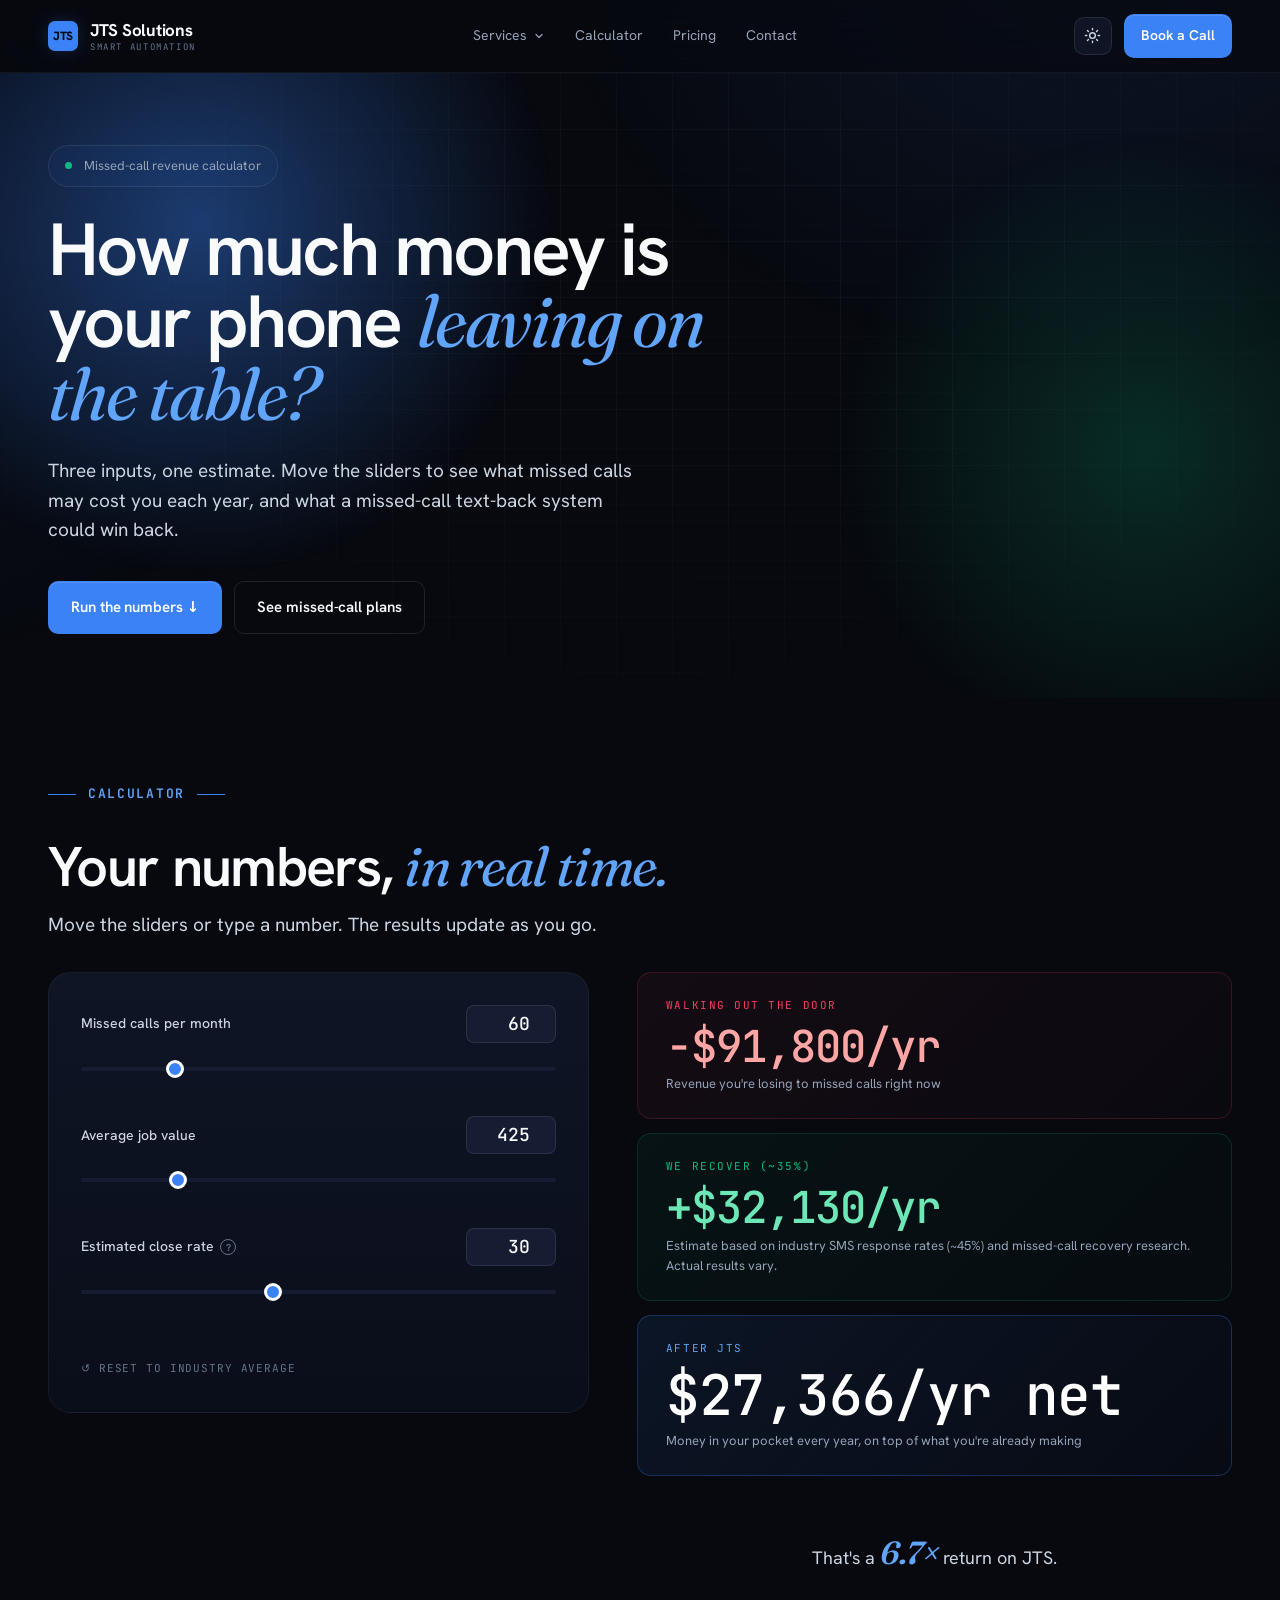
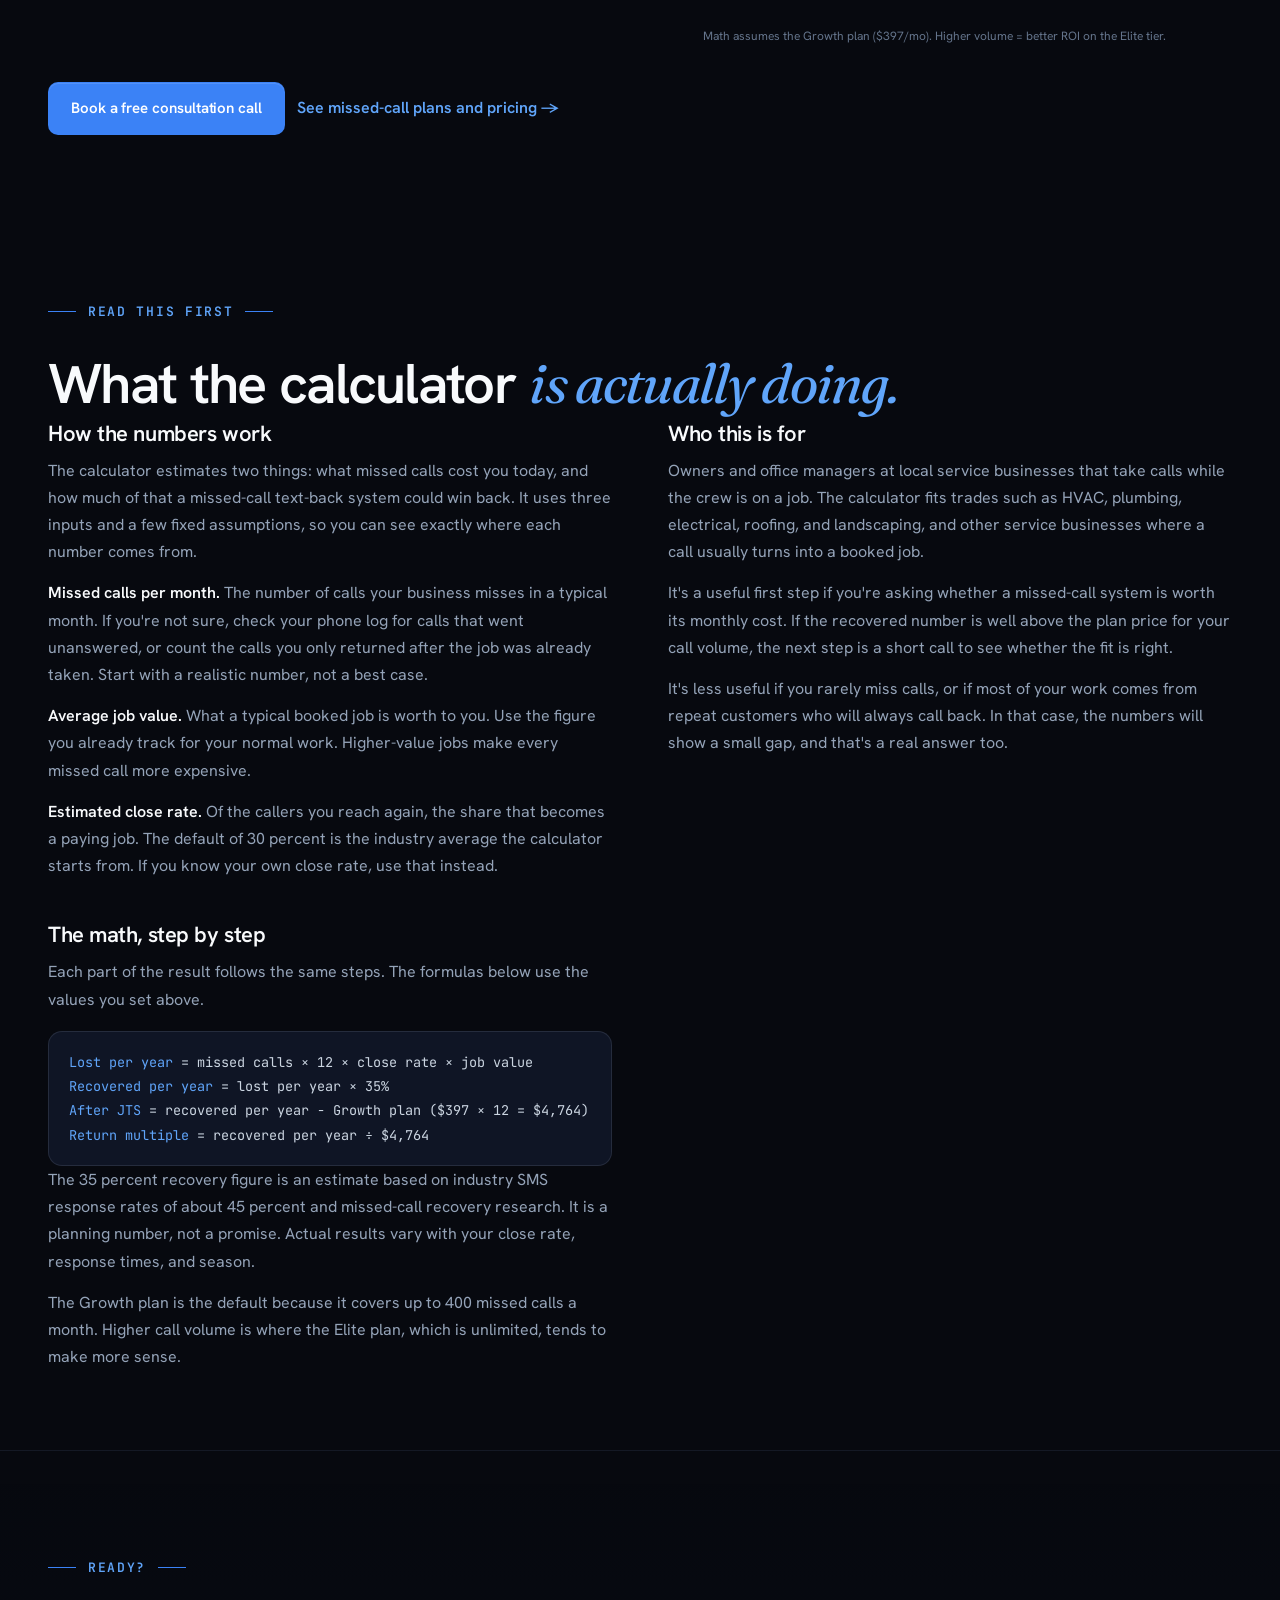
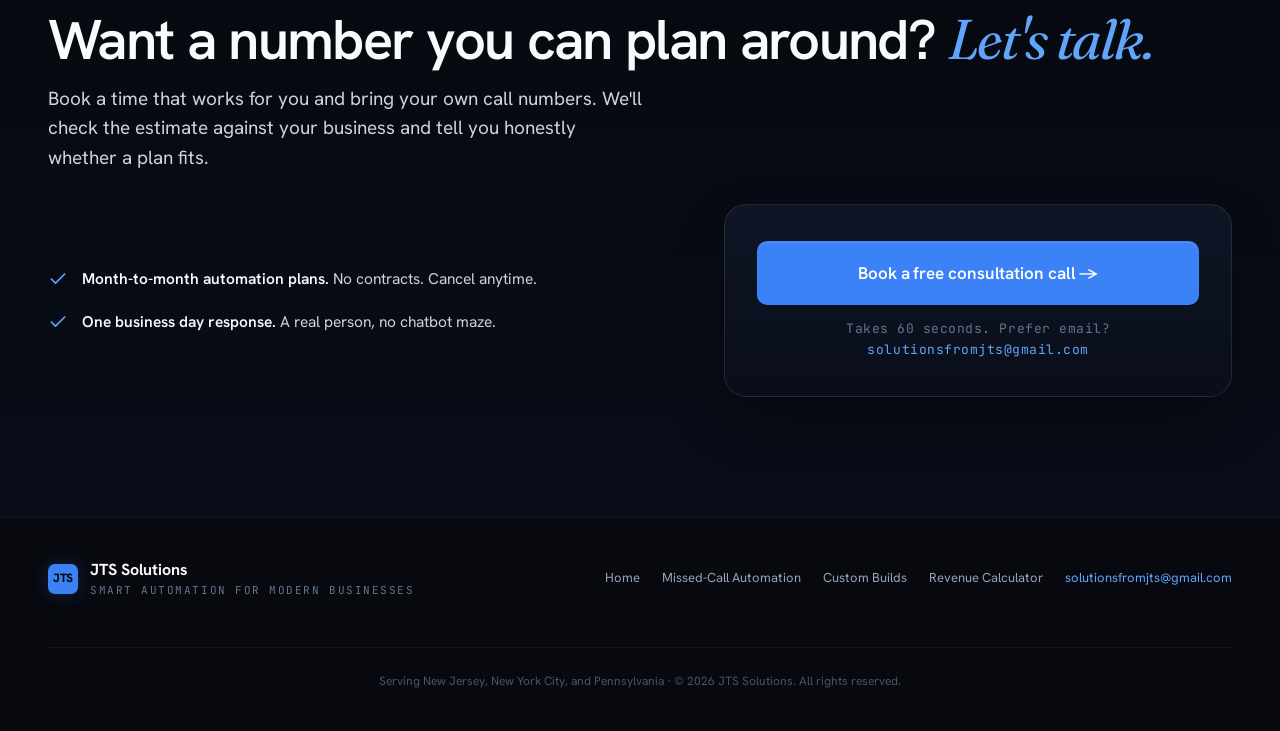
==== calculator/index.html @ f4c24726 "Split into multiple pages with a motion-rich redesign - Shared assets/site.css and assets/site.js ex" ====
<!DOCTYPE html>
<html lang="en">
<head>
<meta charset="UTF-8">
<meta name="viewport" content="width=device-width, initial-scale=1.0">
<meta name="description" content="Estimate what missed calls cost your business each year, and how much a missed-call text-back system could win back. Adjust three inputs to test your numbers.">
<title>Missed Call Revenue Calculator | JTS Solutions</title>
<link rel="canonical" href="https://www.solutionsfromjts.com/calculator/">
<meta name="theme-color" content="#0A0E1A">
<meta property="og:type" content="website">
<meta property="og:site_name" content="JTS Solutions">
<meta property="og:title" content="Missed Call Revenue Calculator | JTS Solutions">
<meta property="og:description" content="Estimate what missed calls cost your business each year, and how much a missed-call text-back system could win back. Adjust three inputs to test your numbers.">
<meta property="og:url" content="https://www.solutionsfromjts.com/calculator/">
<meta property="og:image" content="https://www.solutionsfromjts.com/og-image.png">
<meta property="og:image:width" content="1200">
<meta property="og:image:height" content="630">
<meta property="og:image:alt" content="JTS Solutions. Smart automation for local businesses in NJ, NYC and PA.">
<meta name="twitter:card" content="summary_large_image">
<meta name="twitter:title" content="Missed Call Revenue Calculator | JTS Solutions">
<meta name="twitter:description" content="Estimate what missed calls cost your business each year, and how much a missed-call text-back system could win back. Adjust three inputs to test your numbers.">
<meta name="twitter:image" content="https://www.solutionsfromjts.com/og-image.png">
<script type="application/ld+json">{"@context": "https://schema.org", "@graph": [{"@type": "WebPage", "@id": "https://www.solutionsfromjts.com/calculator/", "url": "https://www.solutionsfromjts.com/calculator/", "name": "Missed Call Revenue Calculator | JTS Solutions", "description": "Estimate what missed calls cost your business each year, and how much a missed-call text-back system could win back. Adjust three inputs to test your numbers.", "isPartOf": {"@id": "https://www.solutionsfromjts.com/#website"}}, {"@type": "BreadcrumbList", "itemListElement": [{"@type": "ListItem", "position": 1, "name": "Home", "item": "https://www.solutionsfromjts.com/"}, {"@type": "ListItem", "position": 2, "name": "Revenue Calculator", "item": "https://www.solutionsfromjts.com/calculator/"}]}]}</script>
<link rel="icon" type="image/svg+xml" href="data:image/svg+xml,%3Csvg xmlns='http://www.w3.org/2000/svg' viewBox='0 0 32 32'%3E%3Crect width='32' height='32' rx='6' fill='%230A0E1A'/%3E%3Cpath d='M9 9h14M9 15l4 4-4 4M19 23h4' stroke='%233B82F6' stroke-width='2.5' stroke-linecap='round' stroke-linejoin='round' fill='none'/%3E%3C/svg%3E">
<link rel="preconnect" href="https://fonts.googleapis.com">
<link rel="preconnect" href="https://fonts.gstatic.com" crossorigin>
<link href="https://fonts.googleapis.com/css2?family=Fraunces:ital,opsz,wght@0,9..144,400;0,9..144,600;0,9..144,700;1,9..144,400;1,9..144,600&family=Hanken+Grotesk:wght@300;400;500;600;700&family=JetBrains+Mono:wght@400;500;600&display=swap" rel="stylesheet">
<script>(function(){try{if(localStorage.getItem('jts-theme')==='light')document.documentElement.setAttribute('data-theme','light');}catch(e){}})();</script>
<link rel="stylesheet" href="/assets/site.css">
<script src="/assets/site.js" defer></script>
</head>
<body>
<div class="progress" aria-hidden="true"><span></span></div>
<a class="skip-link" href="#main">Skip to content</a>

<!-- ================================================================ NAV -->
<nav class="top" aria-label="Main">
  <div class="nav-inner">
    <a href="/" class="brand" aria-label="JTS Solutions home">
      <span class="brand-mark" aria-hidden="true">JTS</span>
      <span class="brand-text">JTS Solutions <small>Smart Automation</small></span>
    </a>
    <div class="nav-links" id="nav-links">
      <div class="nav-dd">
        <button class="nav-dd-btn" type="button" aria-expanded="false" aria-controls="nav-services">Services
          <svg width="12" height="12" viewBox="0 0 24 24" fill="none" stroke="currentColor" stroke-width="2.4" stroke-linecap="round" stroke-linejoin="round" aria-hidden="true"><polyline points="6 9 12 15 18 9"/></svg>
        </button>
        <div class="nav-dd-menu" id="nav-services">
          <a href="/missed-call-automation/">Missed Call Automation<small>Text back in 30 seconds</small></a>
          <a href="/custom-builds/#workflow">Workflow Automation</a>
          <a href="/custom-builds/#portals">Portals, Web Apps &amp; Business Tools</a>
          <a href="/custom-builds/#websites">Web Development</a>
          <a href="/custom-builds/#crm">CRM Creation &amp; Maintenance</a>
        </div>
      </div>
      <a href="/calculator/">Calculator</a>
      <a href="/missed-call-automation/#pricing">Pricing</a>
      <a href="/#contact">Contact</a>
    </div>
    <div class="nav-right">
      <button class="theme-toggle" id="theme-toggle" type="button" aria-label="Toggle light or dark mode" title="Switch light / dark">
        <svg class="ic-moon" width="17" height="17" viewBox="0 0 24 24" fill="none" stroke="currentColor" stroke-width="2" stroke-linecap="round" stroke-linejoin="round" aria-hidden="true"><path d="M21 12.8A9 9 0 1 1 11.2 3a7 7 0 0 0 9.8 9.8z"/></svg>
        <svg class="ic-sun" width="17" height="17" viewBox="0 0 24 24" fill="none" stroke="currentColor" stroke-width="2" stroke-linecap="round" stroke-linejoin="round" aria-hidden="true"><circle cx="12" cy="12" r="4"/><path d="M12 2v2M12 20v2M4.9 4.9l1.4 1.4M17.7 17.7l1.4 1.4M2 12h2M20 12h2M4.9 19.1l1.4-1.4M17.7 6.3l1.4-1.4"/></svg>
      </button>
      <a href="https://calendly.com/solutionsfromjts/jts-solutions-consultation-call" class="btn btn--primary btn--sm js-booking">Book a Call</a>
      <button class="menu-btn" type="button" aria-expanded="false" aria-controls="nav-links" aria-label="Open menu">
        <span></span><span></span><span></span>
      </button>
    </div>
  </div>
</nav>

<main id="main">

<!-- ================================================================ HERO -->
<section class="hero hero--page" aria-labelledby="hero-title">
  <div class="aurora" aria-hidden="true">
    <div class="aurora-blob aurora-blob--a"></div>
    <div class="aurora-blob aurora-blob--b"></div>
  </div>
  <div class="hero-grid-bg" aria-hidden="true"></div>
  <div class="hero-grid-spot" aria-hidden="true"></div>
  <div class="hero-spot-glow" aria-hidden="true"></div>
  <div class="container">
    <div class="hero-text" style="max-width:840px;">
      <div class="hero-ticker"><span class="dot" aria-hidden="true"></span>Missed-call revenue calculator</div>
      <h1 id="hero-title" data-split>How much money is your phone <span class="accent">leaving on the table?</span></h1>
      <p class="hero-sub">Three inputs, one estimate. Move the sliders to see what missed calls may cost you each year, and what a missed-call text-back system could win back.</p>
      <div class="hero-ctas">
        <a href="#calculator" class="btn btn--primary">Run the numbers ↓</a>
        <a href="/missed-call-automation/#pricing" class="btn btn--ghost">See missed-call plans</a>
      </div>
    </div>
  </div>
</section>

<!-- ================================================================ CALCULATOR -->
<section class="section section--tight" id="calculator" aria-labelledby="calc-title">
  <div class="container reveal">
    <div class="eyebrow">Calculator</div>
    <h2 id="calc-title">Your numbers, <span class="serif italic" style="color:var(--blue-bright);">in real time.</span></h2>
    <p class="lead muted" style="margin-top:14px;">Move the sliders or type a number. The results update as you go.</p>

    <div class="calc-wrap">
      <div class="calc-inputs">
        <div class="calc-input">
          <div class="calc-label">
            <span class="calc-label-text">Missed calls per month</span>
            <input type="number" id="calc-calls-num" class="calc-value" value="60" min="5" max="300" step="5" aria-label="Missed calls per month">
          </div>
          <input type="range" id="calc-calls" min="5" max="300" value="60" step="5" aria-label="Missed calls per month slider">
        </div>

        <div class="calc-input">
          <div class="calc-label">
            <span class="calc-label-text">Average job value</span>
            <input type="number" id="calc-job-num" class="calc-value" value="425" min="50" max="2000" step="25" aria-label="Average job value in dollars">
          </div>
          <input type="range" id="calc-job" min="50" max="2000" value="425" step="25" aria-label="Average job value slider">
        </div>

        <div class="calc-input">
          <div class="calc-label">
            <span class="calc-label-text">
              Estimated close rate
              <span class="calc-help" data-tip="Of callers we re-engage, what % become paying jobs? Industry avg ~30%.">?</span>
            </span>
            <input type="number" id="calc-close-num" class="calc-value" value="30" min="10" max="60" step="5" aria-label="Estimated close rate in percent">
          </div>
          <input type="range" id="calc-close" min="10" max="60" value="30" step="5" aria-label="Estimated close rate slider">
        </div>

        <button class="calc-reset" id="calc-reset" type="button">↺ Reset to industry average</button>
      </div>

      <div class="calc-output">
        <div class="calc-card calc-card-loss">
          <div class="calc-card-label">Walking out the door</div>
          <div class="calc-card-num" id="out-loss">-$0/yr</div>
          <div class="calc-card-sub">Revenue you're losing to missed calls right now</div>
        </div>
        <div class="calc-card calc-card-recover">
          <div class="calc-card-label">We recover (~35%)</div>
          <div class="calc-card-num" id="out-recover">+$0/yr</div>
          <div class="calc-card-sub">Estimate based on industry SMS response rates (~45%) and missed-call recovery research. Actual results vary.</div>
        </div>
        <div class="calc-card calc-card-net">
          <div class="calc-card-label">After JTS</div>
          <div class="calc-card-num" id="out-net">$0/yr net</div>
          <div class="calc-card-sub">Money in your pocket every year, on top of what you're already making</div>
        </div>
        <div class="calc-multiplier">
          That's a <span class="x" id="out-mult">0×</span> return on JTS.
        </div>
        <div class="calc-footnote">Math assumes the Growth plan ($397/mo). Higher volume = better ROI on the Elite tier.</div>
      </div>
    </div>

    <div class="calc-links">
      <a href="https://calendly.com/solutionsfromjts/jts-solutions-consultation-call" class="btn btn--primary js-booking">Book a free consultation call</a>
      <a class="text-link" href="/missed-call-automation/#pricing">See missed-call plans and pricing →</a>
    </div>
  </div>
</section>

<!-- ================================================================ EXPLANATION -->
<section class="section section--tight" id="how-it-works" aria-labelledby="how-title">
  <div class="container">
    <div class="reveal">
      <div class="eyebrow">Read this first</div>
      <h2 id="how-title">What the calculator <span class="serif italic" style="color:var(--blue-bright);">is actually doing.</span></h2>
    </div>
    <div class="explain reveal">
      <div>
        <div class="explain-block">
          <h3>How the numbers work</h3>
          <p>The calculator estimates two things: what missed calls cost you today, and how much of that a missed-call text-back system could win back. It uses three inputs and a few fixed assumptions, so you can see exactly where each number comes from.</p>
          <p><strong>Missed calls per month.</strong> The number of calls your business misses in a typical month. If you're not sure, check your phone log for calls that went unanswered, or count the calls you only returned after the job was already taken. Start with a realistic number, not a best case.</p>
          <p><strong>Average job value.</strong> What a typical booked job is worth to you. Use the figure you already track for your normal work. Higher-value jobs make every missed call more expensive.</p>
          <p><strong>Estimated close rate.</strong> Of the callers you reach again, the share that becomes a paying job. The default of 30 percent is the industry average the calculator starts from. If you know your own close rate, use that instead.</p>
        </div>
        <div class="explain-block">
          <h3>The math, step by step</h3>
          <p>Each part of the result follows the same steps. The formulas below use the values you set above.</p>
          <div class="formula">
            <span>Lost per year</span> = missed calls × 12 × close rate × job value<br>
            <span>Recovered per year</span> = lost per year × 35%<br>
            <span>After JTS</span> = recovered per year − Growth plan ($397 × 12 = $4,764)<br>
            <span>Return multiple</span> = recovered per year ÷ $4,764
          </div>
          <p>The 35 percent recovery figure is an estimate based on industry SMS response rates of about 45 percent and missed-call recovery research. It is a planning number, not a promise. Actual results vary with your close rate, response times, and season.</p>
          <p>The Growth plan is the default because it covers up to 400 missed calls a month. Higher call volume is where the Elite plan, which is unlimited, tends to make more sense.</p>
        </div>
      </div>
      <div>
        <div class="explain-block">
          <h3>Who this is for</h3>
          <p>Owners and office managers at local service businesses that take calls while the crew is on a job. The calculator fits trades such as HVAC, plumbing, electrical, roofing, and landscaping, and other service businesses where a call usually turns into a booked job.</p>
          <p>It's a useful first step if you're asking whether a missed-call system is worth its monthly cost. If the recovered number is well above the plan price for your call volume, the next step is a short call to see whether the fit is right.</p>
          <p>It's less useful if you rarely miss calls, or if most of your work comes from repeat customers who will always call back. In that case, the numbers will show a small gap, and that's a real answer too.</p>
        </div>
      </div>
    </div>
  </div>
</section>

<!-- ================================================================ FINAL CTA -->
<section class="cta-section" id="contact" aria-labelledby="contact-title">
  <div class="container reveal">
    <div class="eyebrow">Ready?</div>
    <h2 id="contact-title">Want a number you can plan around? <span class="serif italic" style="color:var(--blue-bright);">Let's talk.</span></h2>
    <p class="lead muted" style="margin-top:14px;max-width:54ch;margin-bottom:32px;">Book a time that works for you and bring your own call numbers. We'll check the estimate against your business and tell you honestly whether a plan fits.</p>
    <div class="cta-grid">
      <div class="cta-perks">
        <div class="cta-perk"><svg width="20" height="20" viewBox="0 0 24 24" fill="none" stroke="currentColor" stroke-width="2" stroke-linecap="round" stroke-linejoin="round" aria-hidden="true"><polyline points="20 6 9 17 4 12"/></svg>
          <div><strong>Month-to-month automation plans.</strong> No contracts. Cancel anytime.</div>
        </div>
        <div class="cta-perk"><svg width="20" height="20" viewBox="0 0 24 24" fill="none" stroke="currentColor" stroke-width="2" stroke-linecap="round" stroke-linejoin="round" aria-hidden="true"><polyline points="20 6 9 17 4 12"/></svg>
          <div><strong>One business day response.</strong> A real person, no chatbot maze.</div>
        </div>
      </div>
      <div class="cta-action">
        <a href="https://calendly.com/solutionsfromjts/jts-solutions-consultation-call" class="btn btn--primary js-booking" style="font-size:17px;padding:18px 28px;width:100%;">Book a free consultation call →</a>
        <div class="cta-action-sub">Takes 60 seconds. Prefer email? <a href="mailto:solutionsfromjts@gmail.com">solutionsfromjts@gmail.com</a></div>
      </div>
    </div>
  </div>
</section>

</main>

<!-- ================================================================ FOOTER -->
<footer>
  <div class="footer-inner">
    <div class="footer-brand">
      <span class="brand-mark" aria-hidden="true">JTS</span>
      <div>
        <div style="font-weight:700;">JTS Solutions</div>
        <div class="footer-tag">Smart Automation for Modern Businesses</div>
      </div>
    </div>
    <nav class="footer-links" aria-label="Footer">
      <a href="/">Home</a>
      <a href="/missed-call-automation/">Missed-Call Automation</a>
      <a href="/custom-builds/">Custom Builds</a>
      <a href="/calculator/">Revenue Calculator</a>
      <a href="mailto:solutionsfromjts@gmail.com">solutionsfromjts@gmail.com</a>
    </nav>
    <div class="footer-copy">Serving New Jersey, New York City, and Pennsylvania · © 2026 JTS Solutions. All rights reserved.</div>
  </div>
</footer>
</body>
</html>
---- assets/site.css ----
/* ============================================================
   JTS SOLUTIONS shared styles.
   Base layer came from the original single-page site.
   Wow layer (end of file) adds motion and interaction. Every motion
   effect is disabled under prefers-reduced-motion, and hover-only
   effects are gated behind (hover: hover) and (pointer: fine).
   ============================================================ */

:root {
  /* DARK (default) */
  --bg-0: #07090F;
  --bg-1: #0A0E1A;
  --bg-2: #0F1525;
  --bg-3: #161D33;
  --bg-elev: #1B2440;
  --line: rgba(148, 163, 184, 0.08);
  --line-2: rgba(148, 163, 184, 0.16);
  --blue: #3B82F6;
  --blue-bright: #60A5FA;
  --blue-soft: #93C5FD;
  --blue-glow: rgba(59, 130, 246, 0.22);
  --green: #10B981;
  --green-soft: rgba(16, 185, 129, 0.12);
  --rose: #F43F5E;
  --rose-soft: rgba(244, 63, 94, 0.10);
  --text-1: #F8FAFC;
  --text-2: #CBD5E1;
  --text-3: #94A3B8;
  --text-4: #64748B;
  --text-5: #475569;
  --nav-bg: rgba(7,9,15,0.72);
  --hv-pain-bg: linear-gradient(180deg,#12121a,#0e0e15);
  --hv-jts-bg: linear-gradient(180deg,#0f1830,#0c1120);
  --hv-head-pain: #1b2030; --hv-head-pain-stroke: #3a4256;
  --hv-head-jts: #16233f;
  --hv-eye-pain: #8493ad; --hv-eye-jts: #bcd2f5; --hv-mouth-pain: #6b7690;
  --serif: 'Fraunces', ui-serif, Georgia, serif;
  --sans: 'Hanken Grotesk', system-ui, sans-serif;
  --mono: 'JetBrains Mono', ui-monospace, monospace;
  --max: 1240px;
  --radius-sm: 8px;
  --radius: 14px;
  --radius-lg: 22px;
}
:root[data-theme="light"] {
  /* LIGHT — warm off-white */
  --bg-0: #F9F7F3;
  --bg-1: #F1EEE8;
  --bg-2: #FEFCF9;
  --bg-3: #EEEAE3;
  --bg-elev: #FEFCF9;
  --line: rgba(15,23,42,0.09);
  --line-2: rgba(15,23,42,0.15);
  --blue: #2563EB;
  --blue-bright: #3B82F6;
  --blue-soft: #60A5FA;
  --blue-glow: rgba(37,99,235,0.15);
  --green: #059669;
  --green-soft: rgba(5,150,105,0.12);
  --rose: #E11D48;
  --rose-soft: rgba(225,29,72,0.10);
  --text-1: #0F172A;
  --text-2: #334155;
  --text-3: #5B6472;
  --text-4: #8A94A6;
  --text-5: #9AA6B6;
  --nav-bg: rgba(250,248,243,0.82);
  --hv-pain-bg: linear-gradient(180deg,#F2EFEA,#EAE6DF);
  --hv-jts-bg: linear-gradient(180deg,#EEF4FF,#E4EDFC);
  --hv-head-pain: #E3E7EF; --hv-head-pain-stroke: #C0C8D6;
  --hv-head-jts: #DBEAFF;
  --hv-eye-pain: #7C8699; --hv-eye-jts: #2563EB; --hv-mouth-pain: #7C8699;
}

* { margin: 0; padding: 0; box-sizing: border-box; }
html { scroll-behavior: smooth; }
body {
  background: var(--bg-0);
  color: var(--text-1);
  font-family: var(--sans);
  font-size: 16px;
  line-height: 1.55;
  -webkit-font-smoothing: antialiased;
  -moz-osx-font-smoothing: grayscale;
  overflow-x: hidden;
  font-feature-settings: 'ss01', 'cv11';
}
img, svg { display: block; max-width: 100%; }
button { font: inherit; color: inherit; cursor: pointer; border: none; background: none; }
input, textarea, select { font: inherit; color: inherit; outline: none; }
a { color: inherit; text-decoration: none; }
::selection { background: var(--blue); color: var(--bg-0); }

/* atmosphere */
body::before {
  content: '';
  position: fixed; inset: 0;
  pointer-events: none;
  background:
    radial-gradient(ellipse 900px 700px at 85% -5%, rgba(59,130,246,0.10), transparent 60%),
    radial-gradient(ellipse 700px 600px at -10% 35%, rgba(59,130,246,0.06), transparent 60%);
  z-index: 0;
}
body::after {
  content: '';
  position: fixed; inset: 0;
  pointer-events: none;
  background-image:
    linear-gradient(rgba(148,163,184,0.025) 1px, transparent 1px),
    linear-gradient(90deg, rgba(148,163,184,0.025) 1px, transparent 1px);
  background-size: 56px 56px;
  -webkit-mask-image: radial-gradient(ellipse at center, black 30%, transparent 75%);
          mask-image: radial-gradient(ellipse at center, black 30%, transparent 75%);
  z-index: 0;
}
main, nav, footer { position: relative; z-index: 1; }

/* layout primitives */
.container { max-width: var(--max); margin: 0 auto; padding: 0 28px; }
.section { padding: 120px 0; position: relative; }
.section--tight { padding: 80px 0; }

.eyebrow {
  display: inline-flex;
  align-items: center;
  gap: 12px;
  font-family: var(--mono);
  font-size: 13px;
  font-weight: 600;
  letter-spacing: 0.13em;
  text-transform: uppercase;
  color: var(--blue-bright);
  margin-bottom: 32px;
}
.eyebrow::before {
  content: '';
  width: 28px;
  height: 1px;
  background: var(--blue);
}
.eyebrow::after {
  content: '';
  width: 28px;
  height: 1px;
  background: var(--blue);
}
.rot-word {
  display: inline-block;
  color: var(--blue-bright);
  transition: transform .34s cubic-bezier(.2,.8,.2,1), opacity .34s;
  will-change: transform, opacity;
}
.rot-word.rot-out { transform: translateY(-65%); opacity: 0; }
.rot-word.rot-in  { transform: translateY(65%); opacity: 0; transition: none; }

h1, h2, h3, h4 { font-family: var(--sans); font-weight: 600; letter-spacing: -0.02em; line-height: 1.05; }
.serif { font-family: var(--serif); font-weight: 400; }
.italic { font-style: italic; }

h1 { font-size: clamp(44px, 7.6vw, 88px); letter-spacing: -0.035em; line-height: 0.98; }
h2 { font-size: clamp(34px, 5vw, 56px); letter-spacing: -0.03em; }
h3 { font-size: clamp(22px, 2.4vw, 28px); }

p.lead { font-size: 19px; color: var(--text-2); line-height: 1.55; max-width: 56ch; }
p { color: var(--text-2); }
.muted { color: var(--text-3); }
.dim { color: var(--text-4); }

/* buttons */
.btn {
  display: inline-flex;
  align-items: center;
  justify-content: center;
  gap: 10px;
  padding: 14px 22px;
  border-radius: 10px;
  font-weight: 600;
  font-size: 15px;
  letter-spacing: -0.005em;
  transition: all 180ms ease;
  white-space: nowrap;
  cursor: pointer;
  border: 1px solid transparent;
}
.btn--primary {
  background: var(--blue);
  color: white;
  box-shadow: 0 0 0 0 var(--blue-glow), 0 1px 0 0 rgba(255,255,255,0.12) inset;
}
.btn--primary:hover {
  background: var(--blue-bright);
  box-shadow: 0 0 28px 4px var(--blue-glow), 0 1px 0 0 rgba(255,255,255,0.12) inset;
  transform: translateY(-1px);
}
.btn--ghost {
  background: transparent;
  color: var(--text-1);
  border-color: var(--line-2);
}
.btn--ghost:hover {
  border-color: var(--blue);
  color: white;
  background: rgba(59,130,246,0.06);
}
.btn--sm { padding: 10px 16px; font-size: 14px; }

/* ============================================================
   NAV
   ============================================================ */
nav.top {
  position: sticky;
  top: 0;
  z-index: 100;
  backdrop-filter: blur(18px) saturate(140%);
  -webkit-backdrop-filter: blur(18px) saturate(140%);
  background: var(--nav-bg);
  border-bottom: 1px solid var(--line);
}
.nav-inner {
  max-width: var(--max);
  margin: 0 auto;
  padding: 14px 28px;
  display: flex;
  align-items: center;
  justify-content: space-between;
  gap: 24px;
}
.brand {
  display: flex;
  align-items: center;
  gap: 12px;
  font-weight: 700;
  font-size: 17px;
  letter-spacing: -0.015em;
}
.brand-mark {
  width: 30px; height: 30px;
  background: var(--blue);
  border-radius: 7px;
  display: grid;
  place-items: center;
  color: var(--bg-0);
  font-weight: 800;
  font-size: 12px;
  letter-spacing: -0.02em;
  box-shadow: 0 0 18px var(--blue-glow);
}
.brand-text { color: var(--text-1); }
.brand-text small {
  display: block;
  font-family: var(--mono);
  font-size: 9px;
  font-weight: 400;
  letter-spacing: 0.18em;
  text-transform: uppercase;
  color: var(--text-4);
  margin-top: -2px;
}
.nav-links {
  display: flex;
  align-items: center;
  gap: 30px;
}
.nav-links a {
  font-size: 14px;
  color: var(--text-3);
  transition: color 150ms;
}
.nav-links a:hover { color: var(--text-1); }
.nav-right { display:flex; align-items:center; gap:12px; }
.theme-toggle { display:inline-flex; align-items:center; justify-content:center; width:38px; height:38px; border-radius:10px; border:1px solid var(--line-2); background:var(--bg-2); color:var(--text-2); transition:color .15s,border-color .15s,background .15s; }
.theme-toggle:hover { color:var(--text-1); border-color:var(--blue); }
.theme-toggle .ic-moon { display:none; }
.theme-toggle .ic-sun { display:block; }
:root[data-theme="light"] .theme-toggle .ic-moon { display:block; }
:root[data-theme="light"] .theme-toggle .ic-sun { display:none; }



/* ============================================================
   HERO
   ============================================================ */
.hero {
  padding: 90px 0 80px;
  position: relative;
  overflow: hidden;
}
.hero-grid {
  display: grid;
  grid-template-columns: 1.15fr 0.85fr;
  gap: 60px;
  align-items: center;
}
@media (max-width: 920px) {
  .hero-grid { grid-template-columns: 1fr; gap: 40px; }
}
.hero-text > * { opacity: 0; transform: translateY(14px); animation: rise 800ms cubic-bezier(0.2, 0.8, 0.2, 1) forwards; }
.hero-text > *:nth-child(1) { animation-delay: 80ms; }
.hero-text > *:nth-child(2) { animation-delay: 200ms; }
.hero-text > *:nth-child(3) { animation-delay: 360ms; }
.hero-text > *:nth-child(4) { animation-delay: 520ms; }
.hero-text > *:nth-child(5) { animation-delay: 680ms; }
@keyframes rise { to { opacity: 1; transform: translateY(0); } }

.hero h1 {
  margin-bottom: 22px;
}
.hero h1 .accent {
  font-family: var(--serif);
  font-style: italic;
  font-weight: 400;
  color: var(--blue-bright);
  letter-spacing: -0.025em;
}
.hero-sub {
  font-size: 19px;
  color: var(--text-2);
  max-width: 52ch;
  margin-bottom: 36px;
  line-height: 1.55;
}
.hero-ctas {
  display: flex;
  gap: 12px;
  flex-wrap: wrap;
  margin-bottom: 36px;
}
.hero-ticker {
  display: inline-flex;
  align-items: center;
  gap: 12px;
  padding: 10px 16px;
  border: 1px solid var(--line-2);
  border-radius: 999px;
  background: rgba(59,130,246,0.04);
  font-size: 13px;
  color: var(--text-3);
}
.hero-ticker .dot {
  width: 7px; height: 7px;
  background: var(--green);
  border-radius: 50%;
  box-shadow: 0 0 0 0 rgba(16,185,129,0.5);
  animation: pulse-dot 2.4s ease-in-out infinite;
}
@keyframes pulse-dot {
  0%, 100% { box-shadow: 0 0 0 0 rgba(16,185,129,0.5); }
  50% { box-shadow: 0 0 0 8px rgba(16,185,129,0); }
}
.hero-ticker strong {
  font-family: var(--mono);
  color: var(--text-1);
  font-weight: 500;
  font-variant-numeric: tabular-nums;
}

/* hero graphic */
.hero-graphic {
  opacity: 0;
  animation: rise 1000ms cubic-bezier(0.2,0.8,0.2,1) 600ms forwards;
  position: relative;
  aspect-ratio: 1 / 1;
  max-width: 520px;
  margin: 0 auto;
}
.hero-graphic svg { width: 100%; height: 100%; }
.hero-visual { opacity:0; animation: rise 1000ms cubic-bezier(0.2,0.8,0.2,1) 600ms forwards; display:grid; grid-template-columns:1fr 1fr; gap:14px; max-width:520px; width:100%; margin:0 auto; }
.hv-scene { border-radius: var(--radius-lg); border:1px solid var(--line-2); padding:20px 16px 22px; display:flex; flex-direction:column; align-items:center; text-align:center; }
.hv-pain { background: var(--hv-pain-bg); }
.hv-jts { background: var(--hv-jts-bg); border-color: rgba(59,130,246,0.30); }
.hv-lab { font-family:var(--mono); font-size:10px; letter-spacing:.14em; text-transform:uppercase; font-weight:600; margin-bottom:16px; }
.hv-pain .hv-lab { color: var(--text-4); }
.hv-jts .hv-lab { color: var(--blue-bright); }
.hv-strip { width:100%; min-height:74px; display:flex; flex-direction:column; gap:6px; justify-content:flex-end; margin-bottom:18px; }
.hv-msg { font-size:11px; line-height:1.4; padding:8px 11px; border-radius:11px; opacity:0; transform:translateY(6px); transition:opacity .4s, transform .4s; }
.hv-msg.hv-show { opacity:1; transform:none; }
.hv-ring { background:var(--bg-3); color:var(--text-3); align-self:center; border-radius:20px; font-family:var(--mono); font-size:9.5px; letter-spacing:.08em; }
.hv-vm { background:var(--rose-soft); color:var(--rose); border:1px solid rgba(244,63,94,0.22); align-self:center; }
.hv-txt { background:var(--blue); color:#fff; align-self:flex-start; border-radius:12px 12px 12px 3px; text-align:left; }
.hv-dot { display:inline-block; width:6px; height:6px; border-radius:50%; background:var(--text-3); margin-right:5px; animation:hv-blink 1s infinite; }
@keyframes hv-blink { 0%,100%{opacity:.3} 50%{opacity:1} }
.hv-face { width:76px; height:76px; margin-bottom:14px; }
.hv-head { transition:fill .5s, stroke .5s; }
.hv-pain .hv-head { fill:var(--hv-head-pain); stroke:var(--hv-head-pain-stroke); stroke-width:2; }
.hv-jts .hv-head { fill:var(--hv-head-jts); stroke:var(--blue); stroke-width:2; }
.hv-eye { transition:fill .5s; }
.hv-pain .hv-eye { fill:var(--hv-eye-pain); }
.hv-jts .hv-eye { fill:var(--hv-eye-jts); }
.hv-mouth { fill:none; stroke-width:3; stroke-linecap:round; opacity:0; transition:opacity .45s; }
.hv-pain .hv-mouth { stroke:var(--hv-mouth-pain); }
.hv-jts .hv-mouth { stroke:var(--blue-bright); }
.hv-m-neutral { opacity:1; }
.hv-scene.hv-reacted .hv-m-neutral { opacity:0; }
.hv-pain.hv-reacted .hv-m-sad { opacity:1; }
.hv-jts.hv-reacted .hv-m-happy { opacity:1; }
.hv-brow { stroke:var(--blue-bright); stroke-width:2.4; stroke-linecap:round; fill:none; opacity:0; transition:opacity .45s; }
.hv-jts.hv-reacted .hv-brow { opacity:.9; }
.hv-cap { font-size:12.5px; color:var(--text-2); line-height:1.45; min-height:36px; font-style:italic; opacity:0; transform:translateY(6px); transition:opacity .5s, transform .5s; }
.hv-scene.hv-reacted .hv-cap { opacity:1; transform:none; }
.hv-outcome { margin-top:14px; font-size:11px; font-weight:700; letter-spacing:.03em; padding:6px 12px; border-radius:20px; opacity:0; transform:scale(.9); transition:opacity .4s, transform .4s; }
.hv-scene.hv-reacted .hv-outcome { opacity:1; transform:none; }
.hv-pain .hv-outcome { background:var(--rose-soft); color:var(--rose); }
.hv-jts .hv-outcome { background:var(--green-soft); color:var(--green); }
@media (max-width:460px){ .hv-face{width:64px;height:64px} .hv-msg{font-size:10.5px} }
.network-node { fill: var(--blue); }
.network-node-pulse { fill: var(--blue-bright); }
.network-line { stroke: rgba(59,130,246,0.25); stroke-width: 1; fill: none; }
.network-line-bright { stroke: var(--blue); stroke-width: 1.4; fill: none; }
@keyframes node-pulse {
  0%, 100% { opacity: 0.4; transform-box: fill-box; transform-origin: center; transform: scale(1); }
  50% { opacity: 1; transform: scale(1.6); }
}
.network-pulse-1 { animation: node-pulse 3s ease-in-out infinite; }
.network-pulse-2 { animation: node-pulse 3s ease-in-out 0.6s infinite; }
.network-pulse-3 { animation: node-pulse 3s ease-in-out 1.2s infinite; }
.network-pulse-4 { animation: node-pulse 3s ease-in-out 1.8s infinite; }
.network-pulse-5 { animation: node-pulse 3s ease-in-out 2.4s infinite; }

@keyframes flow {
  from { stroke-dashoffset: 100; }
  to { stroke-dashoffset: 0; }
}
.network-flow {
  stroke: var(--blue-bright);
  stroke-width: 1.5;
  fill: none;
  stroke-dasharray: 4 8;
  animation: flow 4s linear infinite;
}

/* ============================================================
   INDUSTRY SELECTOR
   ============================================================ */
.industry-section {
  padding: 60px 0 40px;
  border-top: 1px solid var(--line);
}
.industry-pills {
  display: flex;
  flex-wrap: wrap;
  gap: 8px;
  margin-top: 28px;
}
.pill {
  padding: 9px 16px;
  background: var(--bg-2);
  border: 1px solid var(--line-2);
  border-radius: 999px;
  font-size: 14px;
  font-weight: 500;
  color: var(--text-2);
  transition: all 160ms ease;
  cursor: pointer;
}
.pill:hover {
  border-color: var(--blue);
  color: var(--text-1);
}
.pill.active {
  background: var(--blue);
  border-color: var(--blue);
  color: white;
  box-shadow: 0 0 18px var(--blue-glow);
}

/* ============================================================
   PROBLEM
   ============================================================ */
.stats-grid {
  display: grid;
  grid-template-columns: repeat(3, 1fr);
  gap: 18px;
  margin-top: 32px;
}
@media (max-width: 820px) {
  .stats-grid { grid-template-columns: 1fr; }
}
.stat-card {
  padding: 36px 32px;
  background: linear-gradient(180deg, var(--bg-2), var(--bg-1));
  border: 1px solid var(--line);
  border-radius: var(--radius);
  border-left: 2px solid var(--blue);
  transition: border-color 200ms;
}
.stat-card:hover { border-left-color: var(--blue-bright); }
.stat-num {
  font-family: var(--mono);
  font-size: clamp(44px, 5vw, 64px);
  font-weight: 500;
  color: var(--blue-bright);
  letter-spacing: -0.04em;
  font-variant-numeric: tabular-nums;
  line-height: 1;
  margin-bottom: 18px;
}
.stat-desc {
  color: var(--text-2);
  font-size: 16px;
  line-height: 1.5;
}
.problem-close {
  margin-top: 26px;
  font-size: 18px;
  color: var(--text-2);
  max-width: 62ch;
  margin-left: auto;
  text-align: right;
}
#problem { padding-bottom: 48px; }
.stat-source {
  margin-top: 18px;
  font-family: var(--mono);
  font-size: 10.5px;
  color: var(--text-4);
  letter-spacing: 0.04em;
  padding-top: 14px;
  border-top: 1px solid var(--line);
}
.stat-source::before {
  content: '— ';
  opacity: 0.6;
}

/* ============================================================
   ROI CALCULATOR
   ============================================================ */
.calc-wrap {
  display: grid;
  grid-template-columns: 1fr 1.1fr;
  gap: 48px;
  margin-top: 32px;
  align-items: start;
}
@media (max-width: 920px) { .calc-wrap { grid-template-columns: 1fr; gap: 32px; } }

.calc-inputs {
  background: linear-gradient(180deg, var(--bg-2), var(--bg-1));
  border: 1px solid var(--line);
  border-radius: var(--radius-lg);
  padding: 32px;
}
.calc-input {
  margin-bottom: 28px;
}
.calc-input:last-child { margin-bottom: 0; }
.calc-label {
  display: flex;
  justify-content: space-between;
  align-items: center;
  margin-bottom: 14px;
}
.calc-label-text {
  font-size: 14px;
  font-weight: 500;
  color: var(--text-2);
  display: inline-flex;
  align-items: center;
  gap: 6px;
}
.calc-help {
  width: 16px; height: 16px;
  border-radius: 50%;
  border: 1px solid var(--text-4);
  color: var(--text-4);
  font-size: 10px;
  font-weight: 700;
  display: inline-grid;
  place-items: center;
  cursor: help;
  position: relative;
}
.calc-help:hover::after {
  content: attr(data-tip);
  position: absolute;
  left: 24px; top: 50%;
  transform: translateY(-50%);
  background: var(--bg-3);
  border: 1px solid var(--line-2);
  padding: 8px 12px;
  border-radius: 8px;
  font-size: 12px;
  color: var(--text-2);
  white-space: nowrap;
  z-index: 10;
  font-weight: 400;
  text-transform: none;
  letter-spacing: 0;
}
.calc-value {
  font-family: var(--mono);
  font-size: 18px;
  font-weight: 500;
  color: var(--text-1);
  background: var(--bg-3);
  border: 1px solid var(--line-2);
  border-radius: 8px;
  padding: 4px 10px;
  width: 90px;
  text-align: right;
  font-variant-numeric: tabular-nums;
}
.calc-value:focus { border-color: var(--blue); }

input[type="range"] {
  width: 100%;
  -webkit-appearance: none; appearance: none;
  background: transparent;
  height: 24px;
  cursor: pointer;
}
input[type="range"]::-webkit-slider-runnable-track {
  height: 4px;
  background: var(--bg-3);
  border-radius: 999px;
}
input[type="range"]::-moz-range-track {
  height: 4px;
  background: var(--bg-3);
  border-radius: 999px;
}
input[type="range"]::-webkit-slider-thumb {
  -webkit-appearance: none; appearance: none;
  width: 18px; height: 18px;
  background: var(--blue);
  border: 3px solid white;
  border-radius: 50%;
  margin-top: -7px;
  box-shadow: 0 0 0 0 var(--blue-glow);
  transition: box-shadow 150ms;
}
input[type="range"]:hover::-webkit-slider-thumb { box-shadow: 0 0 0 6px var(--blue-glow); }
input[type="range"]::-moz-range-thumb {
  width: 18px; height: 18px;
  background: var(--blue);
  border: 3px solid white;
  border-radius: 50%;
  box-shadow: 0 0 0 0 var(--blue-glow);
  transition: box-shadow 150ms;
}
input[type="range"]:hover::-moz-range-thumb { box-shadow: 0 0 0 6px var(--blue-glow); }

.calc-reset {
  margin-top: 20px;
  font-family: var(--mono);
  font-size: 11px;
  color: var(--text-4);
  letter-spacing: 0.08em;
  text-transform: uppercase;
  cursor: pointer;
  transition: color 150ms;
}
.calc-reset:hover { color: var(--blue-bright); }

.calc-output {
  display: grid;
  gap: 14px;
}
.calc-card {
  padding: 24px 28px;
  border-radius: var(--radius);
  border: 1px solid var(--line);
  position: relative;
  overflow: hidden;
}
.calc-card-loss { background: linear-gradient(135deg, rgba(244,63,94,0.06), rgba(244,63,94,0.02)); border-color: rgba(244,63,94,0.18); }
.calc-card-recover { background: linear-gradient(135deg, rgba(16,185,129,0.06), rgba(16,185,129,0.02)); border-color: rgba(16,185,129,0.18); }
.calc-card-net { background: linear-gradient(135deg, rgba(59,130,246,0.10), rgba(59,130,246,0.02)); border-color: rgba(59,130,246,0.28); }

.calc-card-label {
  font-family: var(--mono);
  font-size: 11px;
  letter-spacing: 0.14em;
  text-transform: uppercase;
  margin-bottom: 8px;
}
.calc-card-loss .calc-card-label { color: var(--rose); }
.calc-card-recover .calc-card-label { color: var(--green); }
.calc-card-net .calc-card-label { color: var(--blue-bright); }
.calc-card-num {
  font-family: var(--mono);
  font-size: clamp(32px, 4vw, 44px);
  font-weight: 500;
  letter-spacing: -0.025em;
  font-variant-numeric: tabular-nums;
  line-height: 1.1;
}
.calc-card-loss .calc-card-num { color: #FCA5A5; }
.calc-card-recover .calc-card-num { color: #6EE7B7; }
.calc-card-net .calc-card-num { color: white; font-size: clamp(40px, 5vw, 56px); }
.calc-card-sub { font-size: 13px; color: var(--text-3); margin-top: 4px; }

.calc-multiplier {
  margin-top: 20px;
  padding: 18px 24px;
  text-align: center;
  font-size: 18px;
  color: var(--text-2);
}
.calc-multiplier .x {
  font-family: var(--serif);
  font-style: italic;
  font-size: 32px;
  font-weight: 600;
  color: var(--blue-bright);
  letter-spacing: -0.02em;
}
.calc-footnote {
  margin-top: 18px;
  font-size: 12px;
  color: var(--text-4);
  text-align: center;
}

/* ============================================================
   PHONE DEMO
   ============================================================ */
.demo-wrap {
  margin-top: 32px;
  display: grid;
  grid-template-columns: 1fr 1fr;
  gap: 40px;
  align-items: center;
  padding: 56px 40px;
  background: linear-gradient(180deg, var(--bg-2), var(--bg-1));
  border: 1px solid var(--line);
  border-radius: var(--radius-lg);
}
@media (max-width: 820px) {
  .demo-wrap { grid-template-columns: 1fr; gap: 28px; padding: 32px 20px; }
}

.phones {
  display: flex;
  align-items: flex-end;
  justify-content: center;
  gap: 24px;
  perspective: 1200px;
}
@media (max-width: 820px) {
  .phones { gap: 14px; }
}

.phone {
  width: 270px;
  background: #000;
  border-radius: 36px;
  padding: 8px;
  box-shadow:
    0 0 0 1.5px #2A3142,
    0 30px 60px -20px rgba(0,0,0,0.6),
    0 0 60px -10px var(--blue-glow);
  position: relative;
  flex-shrink: 0;
}
.phone--owner {
  width: 220px;
  transform: translateY(20px);
  opacity: 0.7;
  transition: opacity 400ms;
}
.phone--owner.phone--lit { opacity: 1; }
@media (max-width: 820px) {
  .phone { width: 240px; }
  .phone--owner { width: 200px; transform: translateY(0); }
}
@media (max-width: 480px) {
  .phone { width: 100%; max-width: 280px; }
  .phone--owner { width: 100%; max-width: 240px; }
  .phones { flex-direction: column; align-items: center; }
}

.phone-screen {
  background: #0B0E15;
  border-radius: 30px;
  height: 540px;
  position: relative;
  overflow: hidden;
  display: flex;
  flex-direction: column;
}
.phone--owner .phone-screen { height: 440px; }
.phone-notch {
  position: absolute;
  top: 8px;
  left: 50%;
  transform: translateX(-50%);
  width: 90px;
  height: 22px;
  background: #000;
  border-radius: 999px;
  z-index: 5;
}
.phone-status {
  display: flex;
  justify-content: space-between;
  align-items: center;
  padding: 12px 24px 8px;
  font-family: var(--mono);
  font-size: 11px;
  font-weight: 600;
  color: white;
  position: relative;
  z-index: 4;
}
.phone-status .icons {
  display: inline-flex;
  gap: 4px;
  align-items: center;
}
.phone-status .icons span {
  display: inline-block;
  width: 12px; height: 8px;
  background: white;
  border-radius: 1px;
}
.phone-status .icons span.bat {
  width: 22px; height: 10px;
  border: 1px solid white;
  background: transparent;
  border-radius: 2px;
  position: relative;
  padding: 1px;
}
.phone-status .icons span.bat::after {
  content: ''; display: block;
  width: 80%; height: 100%;
  background: white; border-radius: 1px;
}

.phone-content {
  flex: 1;
  position: relative;
  overflow: hidden;
  padding: 30px 14px 16px;
}

/* Incoming call screen */
.call-screen {
  position: absolute; inset: 0;
  background: linear-gradient(180deg, #1a1d28 0%, #0B0E15 100%);
  display: flex;
  flex-direction: column;
  align-items: center;
  justify-content: center;
  text-align: center;
  padding: 40px 20px;
  opacity: 0;
  transition: opacity 300ms;
}
.call-screen.show { opacity: 1; }
.call-label {
  font-size: 12px;
  color: rgba(255,255,255,0.6);
  margin-bottom: 12px;
  letter-spacing: 0.05em;
}
.call-name {
  font-size: 28px;
  color: white;
  font-weight: 500;
  margin-bottom: 8px;
  letter-spacing: -0.02em;
}
.call-num {
  font-family: var(--mono);
  font-size: 13px;
  color: rgba(255,255,255,0.6);
  margin-bottom: 60px;
}
.call-avatar {
  width: 90px; height: 90px;
  border-radius: 50%;
  background: linear-gradient(135deg, #475569, #1e293b);
  margin-bottom: 28px;
  display: grid;
  place-items: center;
  font-size: 36px;
  color: rgba(255,255,255,0.7);
  font-family: var(--serif);
  animation: ring-shake 0.6s ease-in-out infinite;
}
.call-screen:not(.ringing) .call-avatar { animation: none; }
@keyframes ring-shake {
  0%, 100% { transform: translateX(0); }
  20% { transform: translateX(-3px) rotate(-2deg); }
  40% { transform: translateX(3px) rotate(2deg); }
  60% { transform: translateX(-2px) rotate(-1deg); }
  80% { transform: translateX(2px) rotate(1deg); }
}
.call-buttons {
  display: flex;
  gap: 32px;
  margin-top: 30px;
}
.call-btn {
  width: 56px; height: 56px;
  border-radius: 50%;
  display: grid;
  place-items: center;
  color: white;
  font-size: 22px;
}
.call-btn.decline { background: #EF4444; }
.call-btn.accept { background: #22C55E; }

/* Missed call banner */
.missed-banner {
  position: absolute;
  top: 60px;
  left: 14px; right: 14px;
  padding: 14px 18px;
  background: rgba(40,44,55,0.95);
  backdrop-filter: blur(20px);
  border-radius: 14px;
  display: flex;
  align-items: center;
  gap: 12px;
  opacity: 0;
  transform: translateY(-20px);
  transition: opacity 300ms, transform 300ms;
}
.missed-banner.show { opacity: 1; transform: translateY(0); }
.missed-icon {
  width: 32px; height: 32px;
  border-radius: 8px;
  background: var(--rose);
  display: grid;
  place-items: center;
  color: white;
  font-size: 14px;
  flex-shrink: 0;
}
.missed-text {
  flex: 1;
  font-size: 13px;
  color: white;
  font-weight: 500;
}
.missed-text small {
  display: block;
  font-size: 11px;
  font-weight: 400;
  color: rgba(255,255,255,0.6);
  margin-top: 2px;
}

/* Messages */
.messages-screen {
  position: absolute; inset: 0;
  background: #0B0E15;
  display: flex;
  flex-direction: column;
  opacity: 0;
  transition: opacity 350ms;
}
.messages-screen.show { opacity: 1; }
.messages-header {
  padding: 40px 16px 12px;
  border-bottom: 0.5px solid rgba(255,255,255,0.08);
  text-align: center;
}
.messages-header .biz-name {
  font-size: 14px;
  font-weight: 600;
  color: white;
  letter-spacing: -0.01em;
}
.messages-header .biz-sub {
  font-size: 10px;
  color: rgba(255,255,255,0.5);
  margin-top: 2px;
  font-family: var(--mono);
}
.messages-body {
  flex: 1;
  overflow-y: auto;
  scrollbar-width: none;
  scroll-behavior: smooth;
  padding: 16px 12px 12px;
  display: flex;
  flex-direction: column;
  gap: 6px;
}
.messages-body::-webkit-scrollbar { display: none; }
.bubble {
  padding: 9px 14px;
  border-radius: 18px;
  font-size: 13.5px;
  line-height: 1.4;
  max-width: 78%;
  word-wrap: break-word;
  opacity: 0;
  transform: translateY(8px);
  animation-fill-mode: forwards;
}
.bubble.show {
  opacity: 1;
  transform: translateY(0);
  transition: opacity 300ms ease, transform 300ms ease;
}
.bubble--in {
  background: #1E2330;
  color: white;
  align-self: flex-start;
  border-bottom-left-radius: 5px;
}
.bubble--out {
  background: var(--blue);
  color: white;
  align-self: flex-end;
  border-bottom-right-radius: 5px;
}
.bubble--time {
  font-family: var(--mono);
  font-size: 10px;
  color: rgba(255,255,255,0.4);
  align-self: center;
  padding: 4px 0 2px;
  letter-spacing: 0.05em;
  text-transform: uppercase;
}

.typing {
  display: flex;
  gap: 3px;
  padding: 12px 14px;
  background: #1E2330;
  border-radius: 18px;
  border-bottom-left-radius: 5px;
  align-self: flex-start;
  opacity: 0;
  transition: opacity 200ms;
}
.typing.show { opacity: 1; }
.typing span {
  width: 6px; height: 6px;
  background: rgba(255,255,255,0.5);
  border-radius: 50%;
  animation: typing 1.2s ease-in-out infinite;
}
.typing span:nth-child(2) { animation-delay: 0.15s; }
.typing span:nth-child(3) { animation-delay: 0.3s; }
@keyframes typing {
  0%, 60%, 100% { transform: translateY(0); opacity: 0.4; }
  30% { transform: translateY(-3px); opacity: 1; }
}

/* Booking widget inside messages */
.booking-card {
  background: #1E2330;
  border-radius: 14px;
  padding: 14px;
  align-self: stretch;
  margin: 4px 0;
  opacity: 0;
  transform: translateY(8px);
  transition: opacity 300ms, transform 300ms;
}
.booking-card.show { opacity: 1; transform: translateY(0); }
.booking-title {
  font-size: 11px;
  font-family: var(--mono);
  letter-spacing: 0.1em;
  text-transform: uppercase;
  color: rgba(255,255,255,0.5);
  margin-bottom: 10px;
}
.slot-row {
  display: flex;
  gap: 6px;
  flex-wrap: wrap;
}
.slot {
  flex: 1;
  min-width: 0;
  padding: 8px 6px;
  background: rgba(255,255,255,0.05);
  border: 1px solid rgba(255,255,255,0.1);
  border-radius: 8px;
  font-size: 11px;
  color: white;
  text-align: center;
  transition: all 200ms;
}
.slot.selected {
  background: var(--blue);
  border-color: var(--blue);
  transform: scale(1.05);
  box-shadow: 0 0 18px var(--blue-glow);
}
.slot small {
  display: block;
  font-size: 9px;
  color: rgba(255,255,255,0.5);
  margin-bottom: 2px;
  font-family: var(--mono);
  letter-spacing: 0.05em;
}
.slot.selected small { color: rgba(255,255,255,0.8); }

/* Owner notification */
.owner-screen {
  position: absolute; inset: 0;
  background: #0B0E15;
  padding: 20px 12px;
  opacity: 1;
}
.owner-time {
  text-align: center;
  font-size: 50px;
  font-weight: 200;
  color: white;
  letter-spacing: -0.04em;
  margin-top: 8px;
  margin-bottom: 4px;
  font-family: var(--sans);
}
.owner-date {
  text-align: center;
  font-size: 13px;
  color: rgba(255,255,255,0.6);
  margin-bottom: 18px;
  font-weight: 500;
}
.owner-notif {
  background: rgba(40,44,55,0.95);
  backdrop-filter: blur(20px);
  padding: 12px 14px;
  border-radius: 14px;
  margin-bottom: 8px;
  opacity: 0;
  transform: translateY(-12px) scale(0.96);
  transition: opacity 350ms, transform 350ms;
}
.owner-notif.show { opacity: 1; transform: translateY(0) scale(1); }
.notif-header {
  display: flex;
  align-items: center;
  gap: 8px;
  margin-bottom: 4px;
}
.notif-app-icon {
  width: 18px; height: 18px;
  background: var(--blue);
  border-radius: 4px;
  display: grid;
  place-items: center;
  font-size: 10px;
  font-weight: 700;
  color: white;
}
.notif-app-name {
  font-size: 11px;
  font-weight: 600;
  color: rgba(255,255,255,0.9);
  letter-spacing: 0.02em;
}
.notif-time {
  margin-left: auto;
  font-size: 10px;
  color: rgba(255,255,255,0.5);
  font-family: var(--mono);
}
.notif-title {
  font-size: 13px;
  font-weight: 600;
  color: white;
  line-height: 1.3;
  margin-bottom: 2px;
}
.notif-body {
  font-size: 12px;
  color: rgba(255,255,255,0.7);
  line-height: 1.4;
}

/* Demo controls / steps */
.demo-info { padding: 4px 0; }
.demo-info h3 { margin-bottom: 14px; }
.demo-info p { color: var(--text-3); margin-bottom: 28px; max-width: 38ch; }

.demo-steps {
  display: flex;
  align-items: center;
  gap: 0;
  margin-bottom: 24px;
  flex-wrap: wrap;
}
.demo-step {
  display: flex;
  align-items: center;
  gap: 8px;
  padding: 8px 14px;
  border-radius: 999px;
  background: var(--bg-2);
  border: 1px solid var(--line);
  font-size: 12px;
  color: var(--text-3);
  transition: all 250ms ease;
}
.demo-step.active {
  background: var(--blue);
  border-color: var(--blue);
  color: white;
  box-shadow: 0 0 18px var(--blue-glow);
}
.demo-step .num {
  display: inline-grid;
  place-items: center;
  width: 18px; height: 18px;
  background: rgba(255,255,255,0.08);
  border-radius: 50%;
  font-family: var(--mono);
  font-size: 10px;
  font-weight: 600;
}
.demo-step.active .num { background: rgba(255,255,255,0.2); }
.demo-arrow {
  color: var(--text-5);
  margin: 0 4px;
  font-size: 11px;
}
.demo-replay {
  display: inline-flex;
  align-items: center;
  gap: 8px;
  padding: 9px 16px;
  background: var(--bg-2);
  border: 1px solid var(--line-2);
  border-radius: 8px;
  color: var(--text-2);
  font-size: 13px;
  font-weight: 500;
  transition: all 150ms;
}
.demo-replay:hover {
  border-color: var(--blue);
  color: white;
  background: rgba(59,130,246,0.06);
}

/* ============================================================
   FEATURES GRID
   ============================================================ */
.features-grid {
  display: grid;
  grid-template-columns: repeat(3, 1fr);
  gap: 16px;
  margin-top: 32px;
}
@media (max-width: 920px) { .features-grid { grid-template-columns: repeat(2, 1fr); } }
@media (max-width: 580px) { .features-grid { grid-template-columns: 1fr; } }
.feature {
  padding: 32px 28px;
  background: var(--bg-2);
  border: 1px solid var(--line);
  border-radius: var(--radius);
  transition: all 200ms ease;
}
.feature:hover {
  border-color: var(--line-2);
  transform: translateY(-2px);
  background: var(--bg-3);
}
.feature-icon {
  width: 44px; height: 44px;
  border-radius: 11px;
  background: rgba(59,130,246,0.10);
  border: 1px solid rgba(59,130,246,0.22);
  display: grid;
  place-items: center;
  margin-bottom: 22px;
  color: var(--blue-bright);
}
.feature h4 {
  font-size: 17px;
  font-weight: 600;
  margin-bottom: 8px;
  color: var(--text-1);
}
.feature p {
  font-size: 14.5px;
  color: var(--text-3);
  line-height: 1.5;
}

/* ============================================================
   TECH STACK
   ============================================================ */
.stack-list {
  margin-top: 48px;
  border: 1px solid var(--line);
  border-radius: var(--radius);
  overflow: hidden;
  background: var(--bg-1);
}
.stack-row {
  display: grid;
  grid-template-columns: 180px 1fr 100px;
  align-items: center;
  padding: 22px 28px;
  border-bottom: 1px solid var(--line);
  gap: 20px;
  transition: background 150ms;
}
.stack-row:hover { background: var(--bg-2); }
.stack-row:last-child { border-bottom: none; }
@media (max-width: 720px) {
  .stack-row { grid-template-columns: 1fr; gap: 4px; padding: 18px 20px; }
}
.stack-name {
  font-weight: 600;
  font-size: 16px;
  color: var(--text-1);
  display: flex;
  align-items: center;
  gap: 10px;
}
.stack-mark {
  width: 24px; height: 24px;
  border-radius: 5px;
  background: var(--bg-3);
  border: 1px solid var(--line-2);
  display: grid;
  place-items: center;
  font-size: 11px;
  font-weight: 700;
  color: var(--blue-bright);
  font-family: var(--mono);
}
.stack-desc {
  font-size: 14px;
  color: var(--text-3);
  line-height: 1.4;
}
.stack-cost {
  font-family: var(--mono);
  font-size: 13px;
  color: var(--text-3);
  text-align: right;
}
@media (max-width: 720px) { .stack-cost { text-align: left; } }

.stack-callout {
  margin-top: 22px;
  padding: 16px 20px;
  background: linear-gradient(90deg, rgba(59,130,246,0.10), rgba(59,130,246,0.02));
  border: 1px solid rgba(59,130,246,0.20);
  border-radius: var(--radius);
  font-size: 14.5px;
  color: var(--text-2);
  display: flex;
  align-items: center;
  gap: 12px;
}
.stack-callout svg { flex-shrink: 0; color: var(--blue-bright); }

/* ============================================================
   PRICING
   ============================================================ */
.pricing-grid {
  margin-top: 32px;
  display: grid;
  grid-template-columns: repeat(3, 1fr);
  gap: 16px;
  align-items: stretch;
}
@media (max-width: 920px) { .pricing-grid { grid-template-columns: 1fr; max-width: 460px; margin-left: auto; margin-right: auto; } }
.price-card {
  position: relative;
  padding: 36px 30px;
  background: var(--bg-2);
  border: 1px solid var(--line);
  border-radius: var(--radius-lg);
  display: flex;
  flex-direction: column;
}
.price-card.featured {
  border-color: var(--blue);
  background: linear-gradient(180deg, rgba(59,130,246,0.06), var(--bg-2));
  --lift: -8px;
  box-shadow: 0 24px 60px -20px rgba(0,0,0,0.5), 0 0 40px -10px var(--blue-glow);
}
@media (max-width: 920px) { .price-card.featured { --lift: 0px; } }
.price-tag {
  position: absolute;
  top: -12px;
  left: 30px;
  background: var(--blue);
  color: white;
  padding: 5px 12px;
  border-radius: 999px;
  font-family: var(--mono);
  font-size: 10px;
  font-weight: 600;
  letter-spacing: 0.14em;
  text-transform: uppercase;
}
.price-name {
  font-size: 14px;
  font-weight: 600;
  color: var(--blue-bright);
  letter-spacing: -0.01em;
  margin-bottom: 14px;
}
.price-amount {
  font-family: var(--sans);
  font-size: 56px;
  font-weight: 600;
  letter-spacing: -0.04em;
  line-height: 1;
  color: var(--text-1);
  margin-bottom: 4px;
}
.price-amount sup {
  font-size: 22px;
  font-weight: 500;
  color: var(--text-3);
  vertical-align: super;
  margin-right: 2px;
}
.price-amount span {
  font-size: 15px;
  font-weight: 400;
  color: var(--text-3);
  margin-left: 2px;
}
.price-volume {
  font-size: 13px;
  color: var(--text-3);
  margin-bottom: 24px;
  padding-bottom: 24px;
  border-bottom: 1px solid var(--line);
}
.price-features {
  list-style: none;
  margin-bottom: 28px;
  flex: 1;
}
.price-features li {
  display: flex;
  align-items: flex-start;
  gap: 10px;
  font-size: 14.5px;
  color: var(--text-2);
  padding: 6px 0;
  line-height: 1.45;
}
.price-features li::before {
  content: '';
  width: 16px; height: 16px;
  flex-shrink: 0;
  margin-top: 4px;
  background-image: url("data:image/svg+xml,%3Csvg xmlns='http://www.w3.org/2000/svg' viewBox='0 0 16 16' fill='none'%3E%3Cpath d='M3 8.5l3 3 7-7' stroke='%2360A5FA' stroke-width='2' stroke-linecap='round' stroke-linejoin='round'/%3E%3C/svg%3E");
  background-repeat: no-repeat;
}
.price-cta {
  width: 100%;
}
.price-footnote {
  margin-top: 28px;
  text-align: center;
  font-size: 13px;
  color: var(--text-4);
}

/* ============================================================
   FINAL CTA
   ============================================================ */
.cta-section {
  padding: 100px 0 120px;
  border-top: 1px solid var(--line);
  background: linear-gradient(180deg, transparent, rgba(59,130,246,0.04));
}

.cta-grid {
  display: grid;
  grid-template-columns: 1.1fr 0.9fr;
  gap: 56px;
  align-items: center;
  margin-top: 12px;
}
@media (max-width: 820px) {
  .cta-grid { grid-template-columns: 1fr; gap: 36px; }
}

.cta-perks {
  display: grid;
  gap: 20px;
}
.cta-perk {
  display: flex;
  align-items: flex-start;
  gap: 14px;
  font-size: 15.5px;
  color: var(--text-2);
  line-height: 1.5;
}
.cta-perk svg {
  color: var(--blue-bright);
  flex-shrink: 0;
  margin-top: 2px;
}
.cta-perk strong {
  color: var(--text-1);
  font-weight: 600;
}

.cta-action {
  background: linear-gradient(180deg, var(--bg-2), var(--bg-1));
  border: 1px solid var(--line-2);
  border-radius: var(--radius-lg);
  padding: 36px 32px;
  box-shadow: 0 24px 60px -20px rgba(0,0,0,0.5);
}
.cta-action-sub {
  margin-top: 14px;
  text-align: center;
  font-size: 13px;
  color: var(--text-4);
  font-family: var(--mono);
  letter-spacing: 0.04em;
}
.cta-tabs {
  display: inline-flex;
  background: var(--bg-2);
  border: 1px solid var(--line-2);
  border-radius: 12px;
  padding: 4px;
  margin: 36px 0 32px;
  gap: 4px;
}
.cta-tab {
  padding: 10px 20px;
  border-radius: 8px;
  font-size: 14px;
  font-weight: 500;
  color: var(--text-3);
  display: inline-flex;
  align-items: center;
  gap: 8px;
  transition: all 180ms;
  cursor: pointer;
}
.cta-tab.active {
  background: var(--blue);
  color: white;
}
.cta-tab:not(.active):hover { color: var(--text-1); }

.cta-panel { display: none; }
.cta-panel.active { display: block; }

.cta-form, .cta-booking {
  background: var(--bg-2);
  border: 1px solid var(--line);
  border-radius: var(--radius-lg);
  padding: 36px 32px;
  max-width: 640px;
}

/* booking */
.booking-days {
  display: grid;
  grid-template-columns: repeat(5, 1fr);
  gap: 8px;
  margin-bottom: 22px;
}
@media (max-width: 580px) { .booking-days { grid-template-columns: repeat(3, 1fr); } }
.booking-day {
  padding: 12px 8px;
  background: var(--bg-3);
  border: 1px solid var(--line-2);
  border-radius: 10px;
  text-align: center;
  cursor: pointer;
  transition: all 150ms;
}
.booking-day:hover { border-color: var(--blue); }
.booking-day.selected {
  background: var(--blue);
  border-color: var(--blue);
  color: white;
}
.booking-day .day-name {
  font-size: 11px;
  font-family: var(--mono);
  color: var(--text-4);
  letter-spacing: 0.08em;
  text-transform: uppercase;
  margin-bottom: 4px;
}
.booking-day.selected .day-name { color: rgba(255,255,255,0.8); }
.booking-day .day-num {
  font-size: 22px;
  font-weight: 600;
  color: var(--text-1);
  letter-spacing: -0.02em;
}
.booking-day.selected .day-num { color: white; }

.booking-times {
  display: grid;
  grid-template-columns: repeat(4, 1fr);
  gap: 8px;
  margin-bottom: 24px;
}
@media (max-width: 580px) { .booking-times { grid-template-columns: repeat(2, 1fr); } }
.booking-time {
  padding: 11px 8px;
  background: var(--bg-3);
  border: 1px solid var(--line-2);
  border-radius: 10px;
  text-align: center;
  cursor: pointer;
  font-size: 13px;
  font-weight: 500;
  font-family: var(--mono);
  transition: all 150ms;
}
.booking-time:hover { border-color: var(--blue); }
.booking-time.selected {
  background: var(--blue);
  border-color: var(--blue);
  color: white;
}

.form-row {
  display: grid;
  gap: 14px;
  margin-bottom: 14px;
}
.form-row-2 { grid-template-columns: 1fr 1fr; }
@media (max-width: 580px) { .form-row-2 { grid-template-columns: 1fr; } }
.field label {
  display: block;
  font-size: 12px;
  font-family: var(--mono);
  color: var(--text-4);
  letter-spacing: 0.08em;
  text-transform: uppercase;
  margin-bottom: 6px;
  font-weight: 500;
}
.field input, .field select, .field textarea {
  width: 100%;
  padding: 12px 14px;
  background: var(--bg-3);
  border: 1px solid var(--line-2);
  border-radius: 10px;
  color: var(--text-1);
  font-size: 14.5px;
  transition: border-color 150ms, box-shadow 150ms;
}
.field input:focus, .field select:focus, .field textarea:focus {
  border-color: var(--blue);
  box-shadow: 0 0 0 3px rgba(59,130,246,0.15);
}
.field textarea { min-height: 100px; resize: vertical; font-family: var(--sans); }
.field-error {
  border-color: var(--rose) !important;
}
.field-error-msg {
  font-size: 12px;
  color: var(--rose);
  margin-top: 4px;
  display: none;
}
.field-error + .field-error-msg { display: block; }

.cta-success {
  text-align: center;
  padding: 28px 0 8px;
  display: none;
}
.cta-success.show { display: block; }
.cta-success svg {
  margin: 0 auto 18px;
  color: var(--green);
}
.cta-success h3 {
  font-size: 24px;
  margin-bottom: 8px;
  color: var(--text-1);
}
.cta-success p { color: var(--text-3); }

.booking-summary {
  margin: 18px 0;
  padding: 16px;
  background: var(--bg-3);
  border-radius: 10px;
  font-size: 14px;
  color: var(--text-2);
  display: none;
  align-items: center;
  gap: 10px;
}
.booking-summary.show { display: flex; }
.booking-summary strong {
  color: var(--blue-bright);
  font-family: var(--mono);
  font-weight: 500;
}

/* ============================================================
   FOOTER
   ============================================================ */
footer {
  border-top: 1px solid var(--line);
  padding: 40px 0;
}
.footer-inner {
  max-width: var(--max);
  margin: 0 auto;
  padding: 0 28px;
  display: flex;
  align-items: center;
  justify-content: space-between;
  gap: 24px;
  flex-wrap: wrap;
}
.footer-brand {
  display: flex;
  align-items: center;
  gap: 12px;
}
.footer-tag {
  font-family: var(--mono);
  font-size: 11px;
  letter-spacing: 0.14em;
  text-transform: uppercase;
  color: var(--text-4);
}
.footer-links {
  display: flex;
  gap: 24px;
  font-size: 13px;
  color: var(--text-3);
}
.footer-links a:hover { color: var(--text-1); }
.footer-copy {
  width: 100%;
  text-align: center;
  margin-top: 24px;
  padding-top: 24px;
  border-top: 1px solid var(--line);
  font-size: 12px;
  color: var(--text-5);
}

/* ============================================================
   SCROLL REVEAL
   ============================================================ */
.reveal {
  opacity: 0;
  transform: translateY(14px);
  transition: opacity 600ms cubic-bezier(0.2,0.8,0.2,1), transform 600ms cubic-bezier(0.2,0.8,0.2,1);
}
.reveal.in {
  opacity: 1;
  transform: translateY(0);
}

/* reduced motion */
@media (prefers-reduced-motion: reduce) {
  *, *::before, *::after {
    animation-duration: 0.01ms !important;
    animation-iteration-count: 1 !important;
    transition-duration: 0.01ms !important;
    scroll-behavior: auto !important;
  }
  .reveal { opacity: 1; transform: none; }
}

/* utility */
.center { text-align: center; }
.max-text { max-width: 60ch; }

/* ============================================================
   RESTRUCTURE (services site)
   ============================================================ */
.hero { padding-bottom: 40px; }
.hero-visual { max-width: 380px; }
.hero-text .hero-sub { max-width: 54ch; }

.services-grid { display: grid; grid-template-columns: repeat(4, 1fr); gap: 16px; margin-top: 32px; }
.service-feature {
  grid-column: 1 / -1;
  display: grid; grid-template-columns: 1.5fr 1fr; gap: 32px; align-items: center;
  padding: 36px 32px;
  background: linear-gradient(180deg, rgba(59,130,246,0.07), var(--bg-2));
  border: 1px solid var(--blue); border-radius: var(--radius-lg);
  box-shadow: 0 0 40px -14px var(--blue-glow);
}
.service-feature h3 { font-family: var(--serif); font-size: 28px; font-weight: 600; color: var(--text-1); margin-bottom: 10px; letter-spacing: -0.01em; }
.service-feature p { color: var(--text-3); font-size: 15.5px; line-height: 1.55; max-width: 52ch; }
.service-feature .sf-actions { display: flex; gap: 12px; flex-wrap: wrap; justify-content: flex-end; }
.service-card { display: flex; flex-direction: column; }
.service-card p { flex: 1; }
.feature.service-card .more { margin-top: 18px; font-size: 14px; font-weight: 600; color: var(--blue-bright); text-decoration: none; }
.service-card .more:hover { color: var(--blue-soft); }
.feature.service-card .feature-icon { margin-bottom: 18px; }
@media (max-width: 1000px) { .services-grid { grid-template-columns: repeat(2, 1fr); } }
@media (max-width: 720px) { .service-feature { grid-template-columns: 1fr; padding: 28px 22px; } .service-feature .sf-actions { justify-content: flex-start; } }
@media (max-width: 580px) { .services-grid { grid-template-columns: 1fr; } }

.stats-grid--two { grid-template-columns: repeat(2, 1fr); }
@media (max-width: 820px) { .stats-grid--two { grid-template-columns: 1fr; } }
.problem-source { margin: 14px 0 0 auto; text-align: right; max-width: 62ch; font-size: 14px; color: var(--text-3); }
.problem-source strong { color: var(--text-1); font-weight: 600; }
.problem-source span { color: var(--text-4); font-family: var(--mono); font-size: 11px; letter-spacing: 0.05em; margin-left: 6px; }
.demo-note { margin-top: 14px; font-size: 12.5px; color: var(--text-4); }

.includes { list-style: none; padding: 0; margin: 32px 0 0; display: grid; grid-template-columns: repeat(2, 1fr); gap: 18px 40px; }
.includes li { display: grid; grid-template-columns: 22px 1fr; gap: 12px; color: var(--text-3); font-size: 14.5px; line-height: 1.5; }
.includes li svg { color: var(--blue-bright); margin-top: 2px; }
.includes strong { color: var(--text-1); font-weight: 600; }
@media (max-width: 760px) { .includes { grid-template-columns: 1fr; } }

.price-tabs { display: inline-flex; gap: 6px; padding: 5px; margin-top: 28px; background: var(--bg-2); border: 1px solid var(--line-2); border-radius: 12px; flex-wrap: wrap; }
.price-tab { font: 600 14px var(--sans); color: var(--text-3); background: none; border: 0; padding: 10px 18px; border-radius: 8px; cursor: pointer; }
.price-tab:hover { color: var(--text-1); }
.price-tab[aria-selected="true"] { background: var(--blue); color: #fff; }
.price-tab:focus-visible { outline: 2px solid var(--blue-bright); outline-offset: 2px; }
.price-panel[hidden] { display: none !important; }
.quote-grid { display: grid; grid-template-columns: repeat(3, 1fr); gap: 16px; margin-top: 32px; }
.quote-grid .feature { display: flex; flex-direction: column; }
.quote-grid .feature p { flex: 1; }
.quote-grid .quote-price { font-family: var(--mono); font-size: 12px; letter-spacing: 0.1em; text-transform: uppercase; color: var(--blue-bright); margin: 14px 0 16px; }
@media (max-width: 920px) { .quote-grid { grid-template-columns: 1fr; max-width: 520px; margin-left: auto; margin-right: auto; } }

.steps { display: grid; grid-template-columns: repeat(4, 1fr); position: relative; margin-top: 8px; }
.steps::before { content: ''; position: absolute; top: 28px; left: 12.5%; right: 12.5%; height: 1px; background: rgba(59,130,246,0.4); }
.step { text-align: center; padding: 0 16px; position: relative; z-index: 1; }
.step-num { width: 56px; height: 56px; border-radius: 50%; background: var(--blue); display: grid; place-items: center; margin: 0 auto 20px; font-family: var(--mono); font-size: 18px; font-weight: 600; color: #fff; box-shadow: 0 0 24px var(--blue-glow); }
.step-title { font-weight: 600; color: var(--text-1); font-size: 15px; margin-bottom: 8px; }
.step p { font-size: 13.5px; color: var(--text-3); line-height: 1.5; }
@media (max-width: 820px) { .steps { grid-template-columns: 1fr 1fr; row-gap: 36px; } .steps::before { display: none; } }
@media (max-width: 480px) { .steps { grid-template-columns: 1fr; } }

.faq-label { font-family: var(--mono); font-size: 12px; letter-spacing: 0.13em; text-transform: uppercase; color: var(--blue-bright); margin: 40px 0 12px; }
.faq-label:first-of-type { margin-top: 32px; }
.faq-grid { display: grid; grid-template-columns: 1fr 1fr; gap: 1px; background: var(--line); border: 1px solid var(--line); border-radius: var(--radius-lg); overflow: hidden; }
.faq-item { padding: 28px 32px; background: var(--bg-2); }
.faq-item:last-child:nth-child(odd) { grid-column: 1 / -1; }
.faq-item .q { font-weight: 600; color: var(--text-1); font-size: 15px; margin-bottom: 10px; }
.faq-item .a { font-size: 14px; color: var(--text-3); line-height: 1.6; }
@media (max-width: 820px) { .faq-grid { grid-template-columns: 1fr; } .faq-item { padding: 22px 20px; } }

.footer-links { flex-wrap: wrap; }
.footer-links a { overflow-wrap: anywhere; }
.cta-grid > *, .cta-perk > div { min-width: 0; }
.cta-action-sub a, .footer-links a[href^="mailto"] { color: var(--blue-bright); text-decoration: none; }
.cta-action-sub a:hover, .footer-links a[href^="mailto"]:hover { text-decoration: underline; }

/* ============================================================
   WOW LAYER
   Everything below is progressive enhancement. Pages read fine
   without it, motion is off under prefers-reduced-motion, and
   pointer-only effects live inside (hover: hover) and (pointer: fine).
   ============================================================ */

@view-transition { navigation: auto; }

:root {
  --aurora-a: rgba(59,130,246,0.42);
  --aurora-b: rgba(16,185,129,0.20);
  --aurora-c: rgba(139,92,246,0.22);
  --grid-lit: rgba(96,165,250,0.34);
  --card-shadow: 0 30px 60px -30px rgba(59,130,246,0.45);
  --nav-solid: rgba(10,14,26,0.97);
}
:root[data-theme="light"] {
  --aurora-a: rgba(37,99,235,0.20);
  --aurora-b: rgba(5,150,105,0.12);
  --aurora-c: rgba(124,58,237,0.11);
  --grid-lit: rgba(37,99,235,0.26);
  --card-shadow: 0 30px 60px -34px rgba(37,99,235,0.35);
  --nav-solid: rgba(249,247,243,0.98);
}

@property --angle {
  syntax: '<angle>';
  inherits: false;
  initial-value: 0deg;
}

/* ---------- scroll progress ---------- */
.progress {
  position: fixed;
  top: 0; left: 0; right: 0;
  height: 2px;
  z-index: 200;
  pointer-events: none;
}
.progress span {
  display: block;
  height: 100%;
  background: linear-gradient(90deg, var(--blue), var(--blue-bright), var(--green));
  transform-origin: 0 50%;
  transform: scaleX(var(--p, 0));
  box-shadow: 0 0 12px var(--blue-glow);
}

/* ---------- nav: scrolled state, dropdown, mobile menu ---------- */
nav.top { transition: box-shadow 300ms ease, background 300ms ease; }
nav.top.is-scrolled { box-shadow: 0 12px 30px -20px rgba(0,0,0,0.55); }
.nav-links { align-items: center; }
.nav-links > a,
.nav-dd-btn {
  font-size: 14px;
  color: var(--text-3);
  transition: color 150ms;
  display: inline-flex;
  align-items: center;
  gap: 6px;
  background: none;
  padding: 6px 0;
}
.nav-links > a:hover,
.nav-dd-btn:hover { color: var(--text-1); }
.nav-dd { position: relative; }
.nav-dd-btn svg { transition: transform 200ms ease; flex: none; }
.nav-dd-menu {
  position: absolute;
  top: calc(100% + 14px);
  left: -12px;
  min-width: 290px;
  padding: 8px;
  background: var(--bg-elev);
  border: 1px solid var(--line-2);
  border-radius: var(--radius);
  box-shadow: 0 24px 60px -20px rgba(0,0,0,0.55);
  opacity: 0;
  visibility: hidden;
  transform: translateY(-6px);
  transition: opacity 180ms ease, transform 180ms ease, visibility 180ms;
}
.nav-dd-menu a {
  display: block;
  padding: 10px 12px;
  border-radius: 10px;
  font-size: 14px;
  color: var(--text-2);
}
.nav-dd-menu a small { display: block; font-size: 12px; color: var(--text-4); margin-top: 1px; }
.nav-dd-menu a:hover,
.nav-dd-menu a:focus-visible { background: rgba(59,130,246,0.10); color: var(--text-1); }
.nav-dd.is-open .nav-dd-menu { opacity: 1; visibility: visible; transform: none; }
.nav-dd.is-open .nav-dd-btn svg { transform: rotate(180deg); }
@media (hover: hover) and (pointer: fine) {
  .nav-dd:hover .nav-dd-menu,
  .nav-dd:focus-within .nav-dd-menu { opacity: 1; visibility: visible; transform: none; }
  .nav-dd:hover .nav-dd-btn svg { transform: rotate(180deg); }
}
.menu-btn {
  display: none;
  width: 38px; height: 38px;
  border-radius: 10px;
  border: 1px solid var(--line-2);
  background: var(--bg-2);
  color: var(--text-2);
  align-items: center;
  justify-content: center;
  flex-direction: column;
  gap: 4px;
  flex: none;
}
.menu-btn span {
  display: block;
  width: 16px; height: 2px;
  border-radius: 2px;
  background: currentColor;
  transition: transform 250ms ease, opacity 200ms ease;
}
nav.top.is-menu-open .menu-btn span:nth-child(1) { transform: translateY(6px) rotate(45deg); }
nav.top.is-menu-open .menu-btn span:nth-child(2) { opacity: 0; }
nav.top.is-menu-open .menu-btn span:nth-child(3) { transform: translateY(-6px) rotate(-45deg); }
.menu-btn:focus-visible,
.nav-dd-btn:focus-visible,
.brand:focus-visible { outline: 2px solid var(--blue-bright); outline-offset: 3px; border-radius: 8px; }

@media (max-width: 880px) {
  .menu-btn { display: inline-flex; }
  .nav-links {
    display: none;
    position: absolute;
    top: 100%;
    left: 0; right: 0;
    flex-direction: column;
    align-items: stretch;
    gap: 0;
    padding: 6px 20px 20px;
    background: var(--nav-solid);
    -webkit-backdrop-filter: blur(18px);
            backdrop-filter: blur(18px);
    border-bottom: 1px solid var(--line-2);
    box-shadow: 0 30px 50px -30px rgba(0,0,0,0.6);
    max-height: calc(100vh - 66px);
    overflow-y: auto;
  }
  nav.top.is-menu-open .nav-links { display: flex; }
  .nav-links > a,
  .nav-dd-btn {
    width: 100%;
    justify-content: space-between;
    padding: 16px 2px;
    font-size: 16px;
    color: var(--text-2);
    border-bottom: 1px solid var(--line);
  }
  .nav-dd { width: 100%; }
  .nav-dd-menu {
    position: static;
    display: none;
    opacity: 1; visibility: visible; transform: none;
    min-width: 0;
    padding: 4px 0 8px 12px;
    background: none;
    border: 0;
    box-shadow: none;
  }
  .nav-dd.is-open .nav-dd-menu { display: block; }
  .nav-dd-menu a { padding: 11px 4px; }
}
@media (max-width: 640px) {
  .nav-inner { padding: 12px 16px; gap: 12px; }
  .nav-right { gap: 8px; }
}
@media (max-width: 440px) {
  .brand-text { display: none; }
}

/* ---------- hero ---------- */
.hero { isolation: isolate; }
.hero .container { position: relative; z-index: 1; }
.aurora {
  position: absolute;
  inset: 0;
  z-index: -1;
  pointer-events: none;
  overflow: hidden;
}
.aurora-blob {
  position: absolute;
  border-radius: 50%;
  will-change: transform;
}
.aurora-blob--a {
  width: 62vw; height: 62vw; max-width: 760px; max-height: 760px;
  min-width: 300px; min-height: 300px;
  left: -14vw; top: -18vw;
  background: radial-gradient(circle, var(--aurora-a), transparent 66%);
  animation: aurora-a 19s ease-in-out infinite alternate;
}
.aurora-blob--b {
  width: 56vw; height: 56vw; max-width: 680px; max-height: 680px;
  min-width: 260px; min-height: 260px;
  right: -16vw; top: 6%;
  background: radial-gradient(circle, var(--aurora-b), transparent 66%);
  animation: aurora-b 23s ease-in-out infinite alternate;
}
.aurora-blob--c {
  width: 50vw; height: 50vw; max-width: 600px; max-height: 600px;
  min-width: 240px; min-height: 240px;
  left: 30%; bottom: -26vw;
  background: radial-gradient(circle, var(--aurora-c), transparent 66%);
  animation: aurora-c 27s ease-in-out infinite alternate;
}
@keyframes aurora-a { to { transform: translate3d(9vw, 7vh, 0) scale(1.14); } }
@keyframes aurora-b { to { transform: translate3d(-7vw, 9vh, 0) scale(0.92); } }
@keyframes aurora-c { to { transform: translate3d(-6vw, -8vh, 0) scale(1.1); } }

.hero-grid-bg,
.hero-grid-spot {
  position: absolute;
  inset: 0;
  background-image:
    linear-gradient(rgba(148,163,184,0.05) 1px, transparent 1px),
    linear-gradient(90deg, rgba(148,163,184,0.05) 1px, transparent 1px);
  background-size: 56px 56px;
  pointer-events: none;
}
.hero-grid-bg {
  z-index: -1;
  -webkit-mask-image: radial-gradient(ellipse at 60% 30%, #000 20%, transparent 72%);
          mask-image: radial-gradient(ellipse at 60% 30%, #000 20%, transparent 72%);
}
.hero-grid-spot {
  z-index: -1;
  background-image:
    linear-gradient(var(--grid-lit) 1px, transparent 1px),
    linear-gradient(90deg, var(--grid-lit) 1px, transparent 1px);
  -webkit-mask-image: radial-gradient(circle 340px at var(--mx, 60%) var(--my, 30%), #000, transparent 100%);
          mask-image: radial-gradient(circle 340px at var(--mx, 60%) var(--my, 30%), #000, transparent 100%);
  opacity: var(--spot-o, 0);
  transition: opacity 500ms ease;
}
.hero-spot-glow {
  position: absolute;
  inset: 0;
  z-index: -1;
  pointer-events: none;
  background: radial-gradient(420px circle at var(--mx, 60%) var(--my, 30%), rgba(59,130,246,0.14), transparent 70%);
  opacity: var(--spot-o, 0);
  transition: opacity 500ms ease;
}

.hero { padding: 72px 0 84px; }
.hero-text > * { }
.hero-pill { font-size: 13px; }
.hero h1 { font-size: clamp(44px, 7vw, 84px); margin-bottom: 26px; }
.split-word {
  display: inline-block;
  opacity: 0;
  transform: translateY(0.35em);
  filter: blur(6px);
  animation: word-in 720ms cubic-bezier(0.2,0.8,0.2,1) forwards;
  animation-delay: calc(var(--i, 0) * 70ms + 160ms);
}
@keyframes word-in {
  to { opacity: 1; transform: none; filter: none; }
}

.hero-visual-wrap {
  transform: perspective(1000px) rotateX(var(--rx, 0deg)) rotateY(var(--ry, 0deg));
  transition: transform 600ms cubic-bezier(0.2,0.8,0.2,1);
  will-change: transform;
}
.hero-visual { max-width: 580px; }
.hero-visual .hv-scene { min-height: 300px; padding: 24px 18px 26px; }
.hero-graphic { display: none; }

/* ---------- tool marquee ---------- */
.marquee {
  position: relative;
  overflow: hidden;
  padding: 26px 0 28px;
  border-top: 1px solid var(--line);
  border-bottom: 1px solid var(--line);
  -webkit-mask-image: linear-gradient(90deg, transparent, #000 9%, #000 91%, transparent);
          mask-image: linear-gradient(90deg, transparent, #000 9%, #000 91%, transparent);
}
.marquee-label {
  text-align: center;
  font-family: var(--mono);
  font-size: 12px;
  letter-spacing: 0.13em;
  text-transform: uppercase;
  color: var(--text-4);
  margin-bottom: 18px;
}
.marquee-track {
  display: flex;
  width: max-content;
  animation: marquee 42s linear infinite;
}
.marquee:hover .marquee-track { animation-play-state: paused; }
.marquee-group {
  display: flex;
  flex: none;
  gap: 14px;
  padding-right: 14px;
}
.marquee-pill {
  flex: none;
  padding: 12px 22px;
  border: 1px solid var(--line-2);
  border-radius: 999px;
  background: var(--bg-2);
  color: var(--text-2);
  font-weight: 600;
  font-size: 15px;
  white-space: nowrap;
}
@keyframes marquee { to { transform: translate3d(-50%, 0, 0); } }

/* ---------- services grid ---------- */
.services-grid { margin-top: 36px; }
.service-feature {
  grid-column: 1 / -1;
  position: relative;
  isolation: isolate;
}
.service-feature::before {
  content: '';
  position: absolute;
  inset: -1px;
  z-index: -1;
  border-radius: inherit;
  padding: 1px;
  background: conic-gradient(from var(--angle), transparent 0deg, var(--blue-bright) 55deg, transparent 115deg, transparent 260deg, var(--blue) 320deg, transparent 360deg);
  -webkit-mask: linear-gradient(#000 0 0) content-box, linear-gradient(#000 0 0);
  -webkit-mask-composite: xor;
          mask-composite: exclude;
  pointer-events: none;
  animation: spin-angle 7s linear infinite;
}
@keyframes spin-angle { to { --angle: 360deg; } }
.service-feature .btn { position: relative; }
.service-feature:hover { text-decoration: none; }

/* .feature.service-card beats the base .feature:hover transform */
.feature.service-card {
  --rx: 0deg; --ry: 0deg;
  --gx: 50%; --gy: 50%;
  --lift: 0px;
  position: relative;
  display: flex;
  flex-direction: column;
  color: inherit;
  text-decoration: none;
  overflow: hidden;
  isolation: isolate;
  transform: perspective(900px) rotateX(var(--rx)) rotateY(var(--ry)) translateY(var(--lift));
  transition: transform 350ms cubic-bezier(0.2,0.8,0.2,1), border-color 300ms, box-shadow 300ms, background 300ms;
}
.feature.service-card::after {
  content: '';
  position: absolute;
  inset: 0;
  z-index: -1;
  border-radius: inherit;
  pointer-events: none;
  background: radial-gradient(340px circle at var(--gx) var(--gy), rgba(59,130,246,0.16), transparent 62%);
  opacity: 0;
  transition: opacity 300ms ease;
}
.feature.service-card:focus-visible { outline: 2px solid var(--blue-bright); outline-offset: 3px; }
.feature.service-card h4 { color: var(--text-1); }
.feature.service-card .feature-icon {
  transition: transform 450ms cubic-bezier(0.2,0.8,0.2,1), background 300ms ease, color 300ms;
}
.feature.service-card .more {
  display: inline-flex;
  align-items: center;
  gap: 8px;
}
.feature.service-card .more .arr { display: inline-block; transition: transform 300ms cubic-bezier(0.2,0.8,0.2,1); }
.feature.service-card:hover .more .arr,
.feature.service-card:focus-visible .more .arr { transform: translateX(6px); }
@media (hover: hover) and (pointer: fine) {
  .feature.service-card:hover {
    --lift: -6px;
    border-color: rgba(59,130,246,0.45);
    box-shadow: var(--card-shadow);
  }
  .feature.service-card:hover::after { opacity: 1; }
  .feature.service-card:hover .feature-icon {
    transform: rotate(-8deg) scale(1.12);
    background: rgba(59,130,246,0.18);
  }
}
@media (max-width: 1000px) { .service-feature { grid-column: 1 / -1; } }

/* ---------- animated stat link ---------- */
.stat-more {
  display: inline-flex;
  align-items: center;
  gap: 8px;
  margin-top: 14px;
  font-size: 14px;
  font-weight: 600;
  color: var(--blue-bright);
}
.stat-more span { transition: transform 300ms cubic-bezier(0.2,0.8,0.2,1); display: inline-block; }
.stat-more:hover span { transform: translateX(5px); }
.stats-grid--two + .problem-close { margin-top: 36px; }

/* ---------- stagger reveal ---------- */
.stagger > * { opacity: 0; }
.stagger.in > * {
  animation: card-in 800ms cubic-bezier(0.2,0.8,0.2,1) both;
  animation-delay: calc(var(--i, 0) * 90ms);
}
@keyframes card-in {
  from { opacity: 0; translate: 0 26px; }
  to   { opacity: 1; translate: 0 0; }
}

/* ---------- custom builds teaser (network) ---------- */
.teaser-grid {
  display: grid;
  grid-template-columns: 1fr 1fr;
  gap: 56px;
  align-items: center;
}
@media (max-width: 900px) { .teaser-grid { grid-template-columns: 1fr; gap: 40px; } }
.net-card {
  position: relative;
  padding: 18px;
  border: 1px solid var(--line-2);
  border-radius: var(--radius-lg);
  background: radial-gradient(ellipse at 50% 0%, rgba(59,130,246,0.10), transparent 70%), var(--bg-2);
  overflow: hidden;
}
.net { width: 100%; height: auto; display: block; overflow: visible; }
.net-link {
  fill: none;
  stroke: rgba(59,130,246,0.45);
  stroke-width: 1.4;
  stroke-dasharray: 4 7;
  animation: flow-dash 1.4s linear infinite;
}
@keyframes flow-dash { to { stroke-dashoffset: -22; } }
.net-hub { fill: var(--blue); }
.net-hub-ring {
  fill: none;
  stroke: var(--blue-bright);
  stroke-width: 1;
  transform-box: fill-box;
  transform-origin: center;
  animation: net-ring 3.2s ease-out infinite;
}
.net-hub-ring--2 { animation-delay: 1.6s; }
@keyframes net-ring {
  0%   { transform: scale(0.7); opacity: 0.8; }
  100% { transform: scale(2.6); opacity: 0; }
}
.net-node { fill: var(--bg-2); stroke: var(--blue-bright); stroke-width: 1.5; }
.net-node-dot {
  fill: var(--blue-bright);
  transform-box: fill-box;
  transform-origin: center;
  animation: net-pulse 3s ease-in-out infinite;
}
.net-node-dot--2 { animation-delay: 0.7s; }
.net-node-dot--3 { animation-delay: 1.4s; }
.net-node-dot--4 { animation-delay: 2.1s; }
@keyframes net-pulse {
  0%, 100% { transform: scale(1); opacity: 0.85; }
  50%      { transform: scale(1.35); opacity: 1; }
}
.net-label {
  font-family: var(--mono);
  font-size: 11px;
  letter-spacing: 0.08em;
  fill: var(--text-3);
  text-transform: uppercase;
}
.net-label--hub { fill: var(--text-1); font-weight: 600; }
.chip-list { list-style: none; margin: 28px 0 0; padding: 0; display: grid; gap: 10px; }
.chip-list a {
  display: grid;
  grid-template-columns: 1fr auto;
  align-items: center;
  gap: 4px 16px;
  padding: 16px 20px;
  border: 1px solid var(--line-2);
  border-radius: var(--radius);
  background: var(--bg-2);
  transition: border-color 250ms, transform 300ms cubic-bezier(0.2,0.8,0.2,1), background 250ms;
}
.chip-list strong { color: var(--text-1); font-size: 16px; font-weight: 600; }
.chip-list small { grid-column: 1; color: var(--text-3); font-size: 14px; line-height: 1.45; }
.chip-list .chip-arr { grid-row: 1 / span 2; grid-column: 2; color: var(--blue-bright); transition: transform 300ms cubic-bezier(0.2,0.8,0.2,1); }
@media (hover: hover) and (pointer: fine) {
  .chip-list a:hover {
    border-color: rgba(59,130,246,0.45);
    background: rgba(59,130,246,0.05);
    transform: translateX(4px);
  }
  .chip-list a:hover .chip-arr { transform: translateX(4px); }
}
.chip-list a:focus-visible { outline: 2px solid var(--blue-bright); outline-offset: 3px; }

/* ---------- pricing summary ---------- */
.plans-mini {
  display: grid;
  grid-template-columns: repeat(3, 1fr);
  gap: 16px;
  margin-top: 36px;
}
@media (max-width: 900px) { .plans-mini { grid-template-columns: 1fr; max-width: 480px; margin-left: auto; margin-right: auto; } }
.plan-mini {
  position: relative;
  display: flex;
  flex-direction: column;
  padding: 30px 28px 28px;
  background: var(--bg-2);
  border: 1px solid var(--line);
  border-radius: var(--radius-lg);
  transition: transform 350ms cubic-bezier(0.2,0.8,0.2,1), border-color 300ms, box-shadow 300ms;
}
.plan-mini.is-featured {
  border-color: rgba(59,130,246,0.40);
  background: linear-gradient(180deg, rgba(59,130,246,0.10), var(--bg-2) 62%);
}
.plan-mini .pm-tag {
  position: absolute;
  top: -11px; left: 24px;
  padding: 4px 10px;
  border-radius: 999px;
  background: var(--blue);
  color: #fff;
  font-family: var(--mono);
  font-size: 10px;
  letter-spacing: 0.12em;
  text-transform: uppercase;
  font-weight: 600;
}
.plan-mini .pm-name {
  font-family: var(--mono);
  font-size: 12px;
  letter-spacing: 0.13em;
  text-transform: uppercase;
  color: var(--text-3);
  margin-bottom: 12px;
}
.plan-mini .pm-price {
  font-size: 46px;
  font-weight: 700;
  letter-spacing: -0.03em;
  color: var(--text-1);
  line-height: 1;
  font-variant-numeric: tabular-nums;
}
.plan-mini .pm-price sup { font-size: 20px; vertical-align: top; position: relative; top: 6px; margin-right: 2px; }
.plan-mini .pm-price small { font-size: 16px; font-weight: 500; color: var(--text-3); letter-spacing: 0; }
.plan-mini p { font-size: 14.5px; color: var(--text-3); margin-top: 14px; line-height: 1.5; }
.plan-mini .pm-link {
  margin-top: auto;
  padding-top: 20px;
  font-size: 14px;
  font-weight: 600;
  color: var(--blue-bright);
}
.plans-foot {
  display: grid;
  grid-template-columns: 1fr auto;
  gap: 18px 32px;
  align-items: center;
  margin-top: 28px;
  padding: 22px 26px;
  border: 1px solid var(--line-2);
  border-radius: var(--radius);
  background: rgba(59,130,246,0.04);
}
.plans-foot p { font-size: 14.5px; color: var(--text-3); line-height: 1.6; }
.plans-foot strong { color: var(--text-1); font-weight: 600; }
.plans-foot .plans-link { color: var(--blue-bright); font-weight: 600; white-space: nowrap; }
@media (max-width: 720px) { .plans-foot { grid-template-columns: 1fr; } }
@media (hover: hover) and (pointer: fine) {
  .plan-mini:hover {
    transform: translateY(-6px);
    border-color: rgba(59,130,246,0.50);
    box-shadow: var(--card-shadow);
  }
}

/* ---------- billing toggle (for the missed-call page) ---------- */
.billing {
  display: inline-flex;
  flex-wrap: wrap;
  gap: 4px;
  padding: 4px;
  border: 1px solid var(--line-2);
  border-radius: 999px;
  background: var(--bg-2);
  margin-top: 26px;
}
.billing button {
  padding: 9px 16px;
  border-radius: 999px;
  font: 600 14px var(--sans);
  color: var(--text-3);
  background: none;
  transition: color 200ms, background 200ms;
}
.billing button:hover { color: var(--text-1); }
.billing button[aria-pressed="true"] { background: var(--blue); color: #fff; }
.billing button:focus-visible { outline: 2px solid var(--blue-bright); outline-offset: 2px; }
.billing .billing-save {
  font-family: var(--mono);
  font-size: 11px;
  color: var(--green);
  margin-left: 6px;
}
.billing button[aria-pressed="true"] .billing-save { color: #fff; }
.billing-note { font-size: 13px; color: var(--text-4); margin-top: 12px; }

/* ---------- magnetic primary buttons ---------- */
.btn--primary {
  transform: translate3d(var(--tx, 0px), var(--ty, 0px), 0);
}
@media (hover: hover) and (pointer: fine) {
  .btn--primary:hover {
    transform: translate3d(var(--tx, 0px), calc(var(--ty, 0px) - 1px), 0);
  }
}

/* ---------- scroll story ---------- */
.story { position: relative; }
.story:not(.story--pinned) { padding: 120px 0; }
.story--pinned { height: 290vh; padding: 96px 0 0; }
.story--pinned .story-sticky {
  position: sticky;
  top: calc(var(--nav-h, 72px) + 16px);
  height: calc(100vh - var(--nav-h, 72px) - 36px);
  min-height: 520px;
  display: flex;
  flex-direction: column;
  justify-content: flex-start;
}
/* vertically centre the stage without letting tall content spill above its top edge */
.story--pinned .story-sticky > :first-child { margin-top: auto; }
.story--pinned .story-sticky > :last-child { margin-bottom: auto; }
/* keep the whole pinned stage on screen: the phone mock scales with viewport height */
.story--pinned .story-phone { max-width: min(300px, max(180px, calc((100vh - 440px) * 9 / 17))); }
@media (min-width: 881px) and (max-height: 960px) {
  .story--pinned .story-layout { margin-top: 24px; }
  .story--pinned .story-steps { gap: 8px; }
  .story--pinned .story-step { padding: 12px 18px; }
}
.story-layout {
  display: grid;
  grid-template-columns: 1fr minmax(260px, 320px);
  gap: 64px;
  align-items: center;
  margin-top: 40px;
}
@media (max-width: 880px) { .story-layout { grid-template-columns: 1fr; gap: 36px; } }
.story-steps { list-style: none; margin: 0; padding: 0; display: grid; gap: 12px; }
.story-step {
  display: grid;
  grid-template-columns: 40px 1fr;
  gap: 4px 16px;
  padding: 18px 20px;
  border: 1px solid var(--line);
  border-radius: var(--radius);
  background: var(--bg-2);
  transition: opacity 500ms ease, border-color 400ms ease, background 400ms ease;
}
.story-step .st-n {
  grid-row: 1 / span 2;
  width: 40px; height: 40px;
  border-radius: 50%;
  display: grid;
  place-items: center;
  font-family: var(--mono);
  font-size: 14px;
  font-weight: 600;
  color: var(--blue-bright);
  border: 1px solid rgba(59,130,246,0.35);
  transition: background 400ms ease, color 400ms ease;
}
.story-step strong { color: var(--text-1); font-size: 16px; font-weight: 600; align-self: end; }
.story-step p { font-size: 14.5px; color: var(--text-3); line-height: 1.5; }
.story--pinned .story-step { opacity: 0.38; }
.story--pinned .story-step.is-active {
  opacity: 1;
  border-color: rgba(59,130,246,0.45);
  background: linear-gradient(90deg, rgba(59,130,246,0.10), var(--bg-2) 70%);
}
.story--pinned .story-step.is-active .st-n { background: var(--blue); color: #fff; border-color: var(--blue); }
.story-phone {
  position: relative;
  width: 100%;
  max-width: 300px;
  margin: 0 auto;
  aspect-ratio: 9 / 17;
  border-radius: 40px;
  border: 8px solid var(--bg-3);
  background: var(--bg-1);
  box-shadow: 0 40px 80px -40px rgba(0,0,0,0.7), 0 0 0 1px var(--line-2);
  padding: 46px 14px 16px;
  display: flex;
  flex-direction: column;
  gap: 10px;
  overflow: hidden;
}
.story-phone .sp-top {
  font-family: var(--mono);
  font-size: 10px;
  letter-spacing: 0.12em;
  text-transform: uppercase;
  color: var(--text-4);
  text-align: center;
  margin-bottom: 4px;
}
.sp-call {
  text-align: center;
  padding: 16px 10px;
  border-radius: 18px;
  background: var(--bg-3);
}
.sp-call .sp-avatar {
  width: 46px; height: 46px;
  margin: 0 auto 8px;
  border-radius: 50%;
  display: grid;
  place-items: center;
  background: linear-gradient(135deg, #475569, #1e293b);
  color: rgba(255,255,255,0.8);
  font-family: var(--serif);
  font-size: 20px;
}
.sp-call .sp-who { font-size: 13px; color: var(--text-1); font-weight: 600; }
.sp-call .sp-sub { font-size: 11px; color: var(--text-4); margin-top: 2px; }
.sp-call.is-ringing .sp-avatar { animation: ring-shake 0.7s ease-in-out infinite; }
.sp-bubble {
  max-width: 88%;
  padding: 9px 12px;
  font-size: 12.5px;
  line-height: 1.4;
  border-radius: 14px;
}
.sp-bubble--in { background: var(--blue); color: #fff; align-self: flex-start; border-bottom-left-radius: 4px; }
.sp-bubble--out { background: var(--bg-3); color: var(--text-1); align-self: flex-end; border-bottom-right-radius: 4px; }
.sp-time {
  align-self: center;
  font-family: var(--mono);
  font-size: 9.5px;
  letter-spacing: 0.06em;
  color: var(--text-4);
}
.sp-booked {
  align-self: stretch;
  padding: 10px 12px;
  border-radius: 12px;
  border: 1px solid rgba(16,185,129,0.35);
  background: var(--green-soft);
  color: var(--green);
  font-size: 12.5px;
  font-weight: 600;
}
.sp-notif {
  margin-top: auto;
  padding: 11px 12px;
  border-radius: 14px;
  background: var(--bg-elev);
  border: 1px solid var(--line-2);
}
.sp-notif strong { display: block; font-size: 12px; color: var(--text-1); margin-bottom: 2px; }
.sp-notif span { font-size: 11.5px; color: var(--text-3); line-height: 1.4; }
.story--pinned .story-phone [data-from]:not(.is-on) { opacity: 0; translate: 0 10px; }
.story-phone [data-from] { transition: opacity 500ms ease, translate 500ms cubic-bezier(0.2,0.8,0.2,1); }
.story-phone .sp-notif[data-from] { transition-delay: 120ms; }
.story-example-note { font-size: 12.5px; color: var(--text-4); text-align: center; margin-top: 14px; }

/* ---------- sub-nav with active highlight (custom builds) ---------- */
.sub-nav { display: flex; flex-wrap: wrap; gap: 8px; }
.sub-nav a {
  padding: 9px 14px;
  border: 1px solid var(--line-2);
  border-radius: 999px;
  font-size: 14px;
  color: var(--text-3);
  transition: color 200ms, border-color 200ms, background 200ms;
}
.sub-nav a:hover { color: var(--text-1); }
.sub-nav a.is-active { color: #fff; background: var(--blue); border-color: var(--blue); }

/* ---------- section pieces ---------- */
.section--tight { padding: 80px 0; }
.section-head { margin-bottom: 8px; }
.section-head .lead { margin-top: 14px; }
.hero-pill-row { display: flex; flex-wrap: wrap; gap: 12px; }
.center-cta { margin-top: 36px; display: flex; flex-wrap: wrap; gap: 12px; align-items: center; }

/* ---------- mobile rhythm ---------- */
@media (max-width: 720px) {
  .section { padding: 72px 0; }
  .section--tight { padding: 56px 0; }
  .story:not(.story--pinned) { padding: 72px 0; }
}

/* ---------- mobile touch targets ---------- */
@media (max-width: 720px) {
  .hero-ctas .btn { width: 100%; }
  .hero-ctas { flex-direction: column; }
  .center-cta .btn { width: 100%; }
}

/* ---------- reduced motion: show the final state of everything ---------- */
@media (prefers-reduced-motion: reduce) {
  .aurora-blob,
  .net-link,
  .net-hub-ring,
  .net-node-dot,
  .service-feature::before,
  .sp-call.is-ringing .sp-avatar { animation: none !important; }
  .service-feature::before { display: none; }
  .service-feature { border-color: var(--line-2); }
  .marquee-track { animation: none; width: auto; flex-wrap: wrap; justify-content: center; row-gap: 12px; }
  .marquee-group { flex-wrap: wrap; justify-content: center; row-gap: 12px; padding-right: 0; }
  .marquee-group[aria-hidden="true"] { display: none; }
  .marquee { -webkit-mask-image: none; mask-image: none; }
  .split-word { opacity: 1; transform: none; filter: none; animation: none; }
  .stagger > * { opacity: 1; }
  .stagger.in > * { animation: none; }
  .hero-visual-wrap { transform: none; }
  .feature.service-card, .plan-mini, .chip-list a { transform: none !important; transition: none; }
  .story-step, .story-phone [data-from] { transition: none; }
  .story--pinned { height: auto; }
  .story:not(.story--pinned) { padding: 96px 0; }
  .story--pinned .story-sticky { position: static; height: auto; min-height: 0; }
  .story--pinned .story-step { opacity: 1; }
  .story--pinned .story-phone [data-from]:not(.is-on) { opacity: 1; translate: none; }
  .hero-grid-spot, .hero-spot-glow { display: none; }
  .progress span { transition: none; }
  ::view-transition-old(root), ::view-transition-new(root) { animation: none; }
}
::view-transition-old(root), ::view-transition-new(root) { animation-duration: 320ms; }

/* ---------- small layout pieces used by the landing page ---------- */
.skip-link {
  position: absolute;
  left: -9999px;
  top: 8px;
  z-index: 300;
  padding: 10px 14px;
  border-radius: 8px;
  background: var(--blue);
  color: #fff;
  font-weight: 600;
}
.skip-link:focus { left: 16px; }
.hero-text > .hero-ticker { margin-bottom: 26px; }
.marquee-group { list-style: none; }
.service-feature {
  display: grid;
  grid-template-columns: 1fr auto;
  gap: 28px;
  align-items: center;
  color: inherit;
  text-decoration: none;
}
@media (max-width: 720px) { .service-feature { grid-template-columns: 1fr; } }
.service-feature h3 { color: var(--text-1); }
.service-feature:focus-visible { outline: 2px solid var(--blue-bright); outline-offset: 3px; }
.feature.service-feature:hover { transform: none; }
.sf-actions .btn { pointer-events: none; }
.chip-list a:focus-visible { outline: 2px solid var(--blue-bright); outline-offset: 3px; }
.steps.stagger > * { opacity: 0; }
.footer-links { display: flex; flex-wrap: wrap; gap: 22px; }
.footer-links a { color: var(--text-3); transition: color 150ms; }
@media (max-width: 480px) { .eyebrow::after { display: none; } }

/* ============================================================
   PAGE PIECES: missed-call, custom builds, calculator
   Additive. Landing-page components above are unchanged.
   ============================================================ */
:root { --nav-h: 72px; }
section[id] { scroll-margin-top: calc(var(--nav-h, 72px) + 24px); }

.hero--page { padding: 72px 0 64px; }
.hero--page h1 { font-size: clamp(40px, 6.2vw, 74px); max-width: 18ch; }
.hero--page .hero-sub { margin-bottom: 0; }
.hero--page .hero-ctas { margin-top: 36px; margin-bottom: 0; }

/* custom builds hero: network backdrop */
.hero-net {
  position: absolute;
  top: 50%;
  right: -40px;
  translate: 0 -50%;
  width: min(540px, 60vw);
  height: auto;
  opacity: 0.42;
  z-index: 0;
  pointer-events: none;
}
.hero--builds .container { position: relative; z-index: 1; }
.hero--builds .net-label { font-size: 13px; }
@media (max-width: 720px) {
  .hero-net { width: 380px; right: -150px; opacity: 0.22; }
}

/* sub-nav sticks under the main nav on long pages */
.sub-nav-wrap {
  position: sticky;
  top: var(--nav-h, 72px);
  z-index: 50;
  background: var(--nav-bg);
  backdrop-filter: blur(14px) saturate(140%);
  -webkit-backdrop-filter: blur(14px) saturate(140%);
  border-bottom: 1px solid var(--line);
}
.sub-nav-wrap .sub-nav { padding: 14px 0; }
@media (max-width: 480px) { .sub-nav-wrap .sub-nav { gap: 6px; } .sub-nav a { font-size: 13px; padding: 8px 12px; } }

/* checklist lists */
.check-list { list-style: none; display: grid; gap: 12px; margin: 0; padding: 0; }
.check-list li {
  display: grid;
  grid-template-columns: 16px 1fr;
  gap: 12px;
  font-size: 15px;
  color: var(--text-2);
  line-height: 1.5;
}
.check-list li::before {
  content: '';
  width: 16px; height: 16px;
  margin-top: 4px;
  background-image: url("data:image/svg+xml,%3Csvg xmlns='http://www.w3.org/2000/svg' viewBox='0 0 16 16' fill='none'%3E%3Cpath d='M3 8.5l3 3 7-7' stroke='%2360A5FA' stroke-width='2' stroke-linecap='round' stroke-linejoin='round'/%3E%3C/svg%3E");
  background-repeat: no-repeat;
}
.check-list strong { color: var(--text-1); font-weight: 600; }

/* plan cards: tilt + lift, large numbers tween in place */
.price-card {
  --rx: 0deg; --ry: 0deg; --lift: 0px;
  transform: perspective(900px) rotateX(var(--rx)) rotateY(var(--ry)) translateY(var(--lift));
  transition: transform 350ms cubic-bezier(0.2,0.8,0.2,1), border-color 300ms, box-shadow 300ms;
}
.price-amount [data-price] { font-size: inherit; color: inherit; font-weight: inherit; letter-spacing: inherit; margin: 0; }
.price-prepay { font-size: 13px; color: var(--text-3); margin: -4px 0 10px; line-height: 1.5; }
.price-card .price-features { margin-bottom: 28px; }
.price-card .price-features li { font-size: 14px; }
@media (hover: hover) and (pointer: fine) {
  .price-card:hover { --lift: -6px; border-color: rgba(59,130,246,0.45); }
  .price-card.featured:hover { --lift: -12px; }
}

/* one-time setup fee */
.setup-box {
  margin-top: 32px;
  padding: 24px 28px;
  display: flex;
  gap: 16px;
  align-items: flex-start;
  background: linear-gradient(90deg, rgba(59,130,246,0.08), rgba(59,130,246,0.02));
  border: 1px solid rgba(59,130,246,0.20);
  border-radius: var(--radius);
}
.setup-box svg { color: var(--blue-bright); flex-shrink: 0; margin-top: 2px; }
.setup-box strong { display: block; color: var(--text-1); font-size: 15px; font-weight: 600; margin-bottom: 4px; }
.setup-box p { font-size: 14px; color: var(--text-3); line-height: 1.6; }
.setup-box .waive { color: var(--blue-bright); font-weight: 500; }
.plans-note { margin-top: 20px; font-size: 14px; color: var(--text-4); text-align: center; }
.plans-note a { color: var(--blue-bright); font-weight: 600; }
.plans-note a:hover { text-decoration: underline; }

/* tools */
.tool-grid { display: grid; grid-template-columns: repeat(5, 1fr); gap: 14px; margin-top: 36px; }
.tool-card {
  padding: 22px 20px;
  background: var(--bg-2);
  border: 1px solid var(--line);
  border-radius: var(--radius);
  transition: transform 300ms cubic-bezier(0.2,0.8,0.2,1), border-color 300ms;
}
.tool-card strong { display: block; color: var(--text-1); font-size: 16px; font-weight: 600; margin-bottom: 6px; }
.tool-card span { font-size: 13.5px; color: var(--text-3); line-height: 1.45; }
@media (hover: hover) and (pointer: fine) {
  .tool-card:hover { transform: translateY(-4px); border-color: rgba(59,130,246,0.40); }
}
@media (max-width: 1000px) { .tool-grid { grid-template-columns: repeat(2, 1fr); } .tool-card:last-child:nth-child(odd) { grid-column: 1 / -1; } }
@media (max-width: 480px) { .tool-grid { grid-template-columns: 1fr; } }

/* pair-with link block */
.pair {
  display: flex;
  align-items: center;
  justify-content: space-between;
  gap: 24px;
  flex-wrap: wrap;
  margin-top: 40px;
  padding: 28px 30px;
  background: var(--bg-2);
  border: 1px solid var(--line-2);
  border-radius: var(--radius-lg);
}
.pair .eyebrow { margin-bottom: 10px; }
.pair p { color: var(--text-3); font-size: 15px; line-height: 1.55; max-width: 60ch; }
.pair p strong { color: var(--text-1); font-weight: 600; }
.text-link { color: var(--blue-bright); font-weight: 600; white-space: nowrap; }
.text-link:hover { text-decoration: underline; }

/* custom builds sections */
.build {
  display: grid;
  grid-template-columns: minmax(0, 1fr) minmax(0, 1fr);
  gap: 56px;
  align-items: center;
}
.build--flip .build-card-wrap { order: -1; }
.build-copy .lead { margin-top: 14px; }
.build-meta { margin-top: 26px; display: grid; gap: 12px; font-size: 14.5px; color: var(--text-3); line-height: 1.55; }
.build-meta strong { color: var(--text-1); font-weight: 600; }
.build-cta { margin-top: 28px; display: flex; align-items: center; gap: 18px; flex-wrap: wrap; }
.build-quote {
  font-family: var(--mono);
  font-size: 12px;
  letter-spacing: 0.12em;
  text-transform: uppercase;
  color: var(--blue-bright);
}
.build-card {
  --rx: 0deg; --ry: 0deg;
  --gx: 50%; --gy: 50%;
  --lift: 0px;
  position: relative;
  padding: 34px 32px;
  background: var(--bg-2);
  border: 1px solid var(--line-2);
  border-radius: var(--radius-lg);
  overflow: hidden;
  isolation: isolate;
  transform: perspective(900px) rotateX(var(--rx)) rotateY(var(--ry)) translateY(var(--lift));
  transition: transform 350ms cubic-bezier(0.2,0.8,0.2,1), border-color 300ms, box-shadow 300ms;
}
.build-card::after {
  content: '';
  position: absolute;
  inset: 0;
  z-index: -1;
  border-radius: inherit;
  pointer-events: none;
  background: radial-gradient(340px circle at var(--gx) var(--gy), rgba(59,130,246,0.16), transparent 62%);
  opacity: 0;
  transition: opacity 300ms ease;
}
.build-card h3 {
  font-family: var(--mono);
  font-size: 12px;
  font-weight: 600;
  letter-spacing: 0.13em;
  text-transform: uppercase;
  color: var(--blue-bright);
  margin-bottom: 18px;
}
.build-good {
  margin-top: 24px;
  padding-top: 20px;
  border-top: 1px solid var(--line);
  font-size: 14.5px;
  color: var(--text-3);
  line-height: 1.55;
}
.build-good strong { color: var(--text-1); font-weight: 600; }
.build-tools { margin-top: 10px; font-size: 14px; color: var(--text-4); line-height: 1.55; }
.build-tools strong { color: var(--text-3); font-weight: 600; }
@media (hover: hover) and (pointer: fine) {
  .build-card:hover { --lift: -4px; border-color: rgba(59,130,246,0.45); box-shadow: var(--card-shadow); }
  .build-card:hover::after { opacity: 1; }
}
@media (max-width: 880px) {
  .build { grid-template-columns: 1fr; gap: 40px; }
  .build--flip .build-card-wrap { order: 0; }
}
.build-divider { border: 0; border-top: 1px solid var(--line); margin: 0; }

/* calculator explanation */
.explain { display: grid; grid-template-columns: 1fr 1fr; gap: 56px; margin-top: 8px; align-items: start; }
.explain h3 { font-size: 22px; color: var(--text-1); margin-bottom: 12px; }
.explain p { font-size: 16px; line-height: 1.7; color: var(--text-3); max-width: 66ch; }
.explain p + p { margin-top: 14px; }
.explain strong { color: var(--text-1); font-weight: 600; }
.explain-block + .explain-block { margin-top: 44px; }
.formula {
  margin-top: 18px;
  padding: 18px 20px;
  background: var(--bg-2);
  border: 1px solid var(--line-2);
  border-radius: var(--radius);
  font-family: var(--mono);
  font-size: 13.5px;
  line-height: 1.8;
  color: var(--text-2);
  overflow-wrap: anywhere;
}
.formula span { color: var(--blue-bright); }
.calc-links { margin-top: 36px; display: flex; flex-wrap: wrap; gap: 12px; align-items: center; }
@media (max-width: 880px) { .explain { grid-template-columns: 1fr; gap: 48px; } }

/* motion-off fallbacks for the page pieces */
@media (prefers-reduced-motion: reduce) {
  .build-card, .price-card, .tool-card, .hero-net { transform: none !important; transition: none !important; }
  .price-card.featured { --lift: 0px; }
  .hero--builds .hero-net { opacity: 0.3; }
}
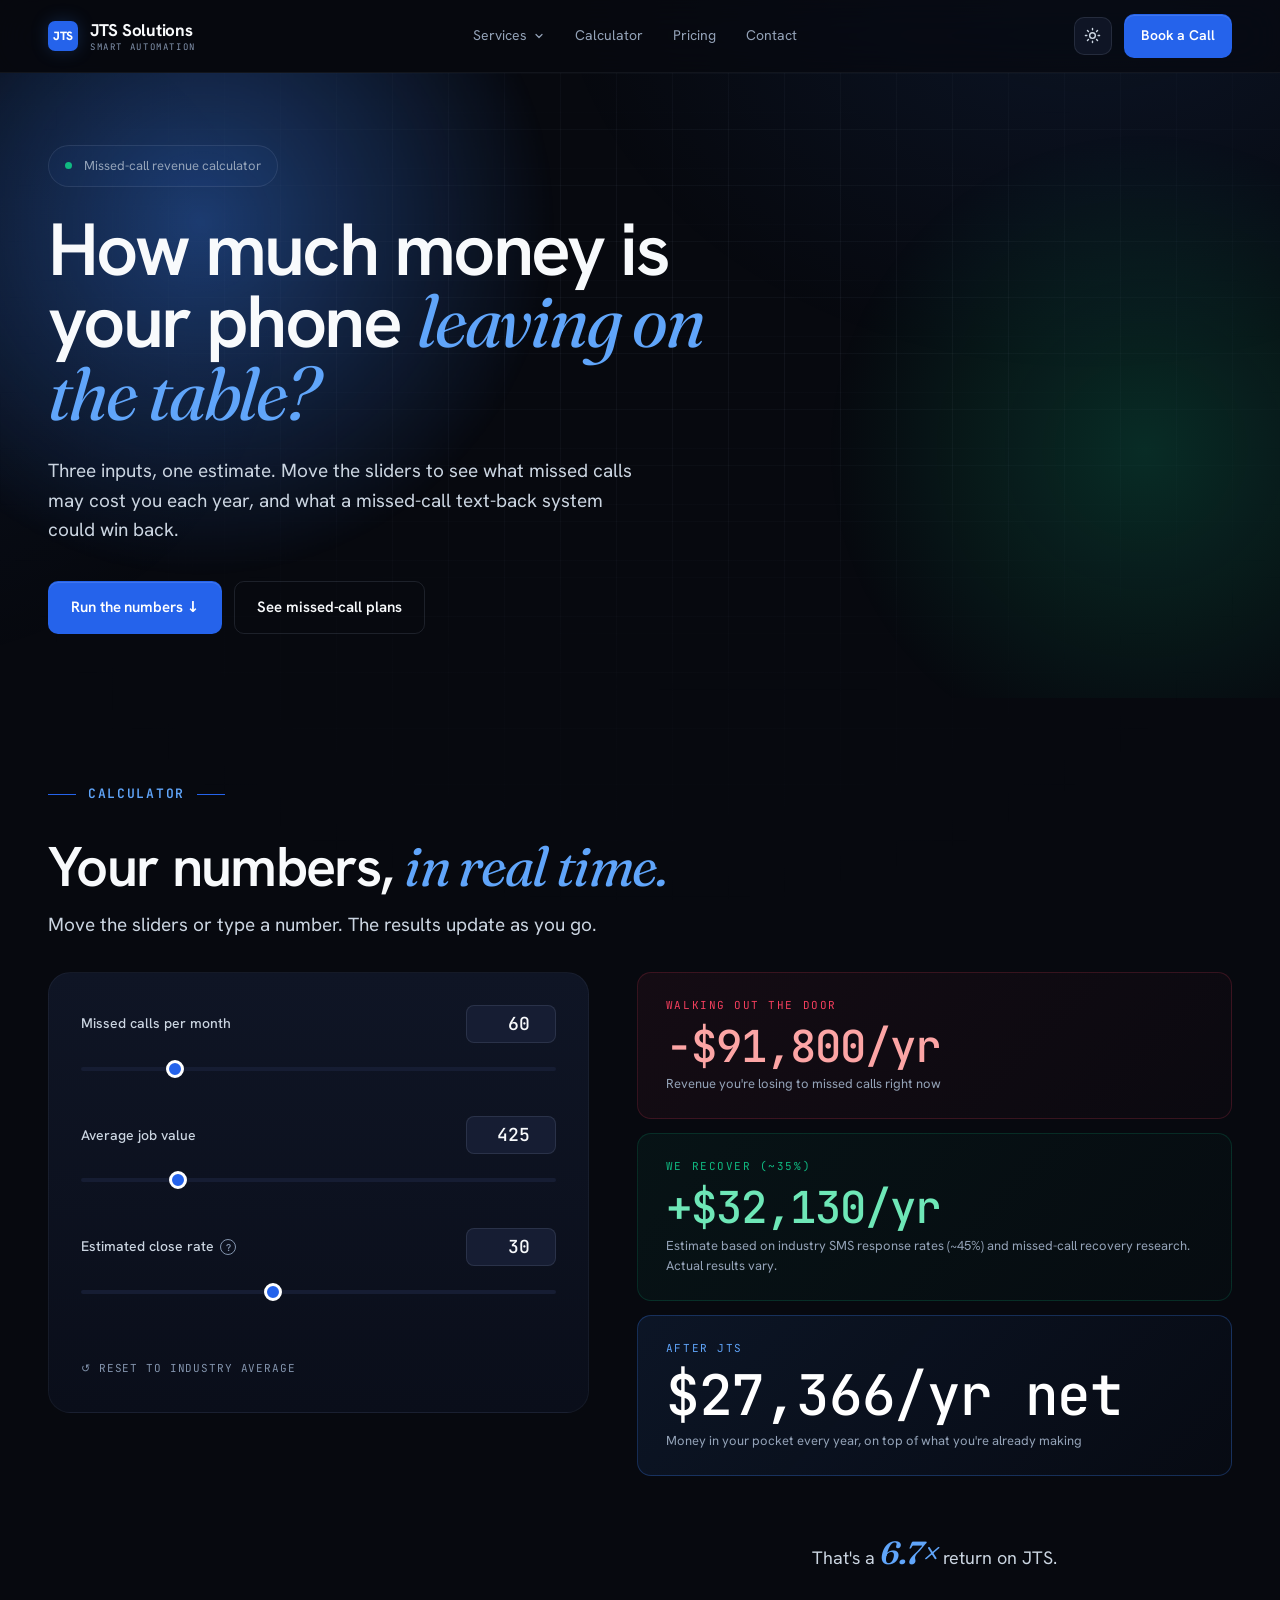
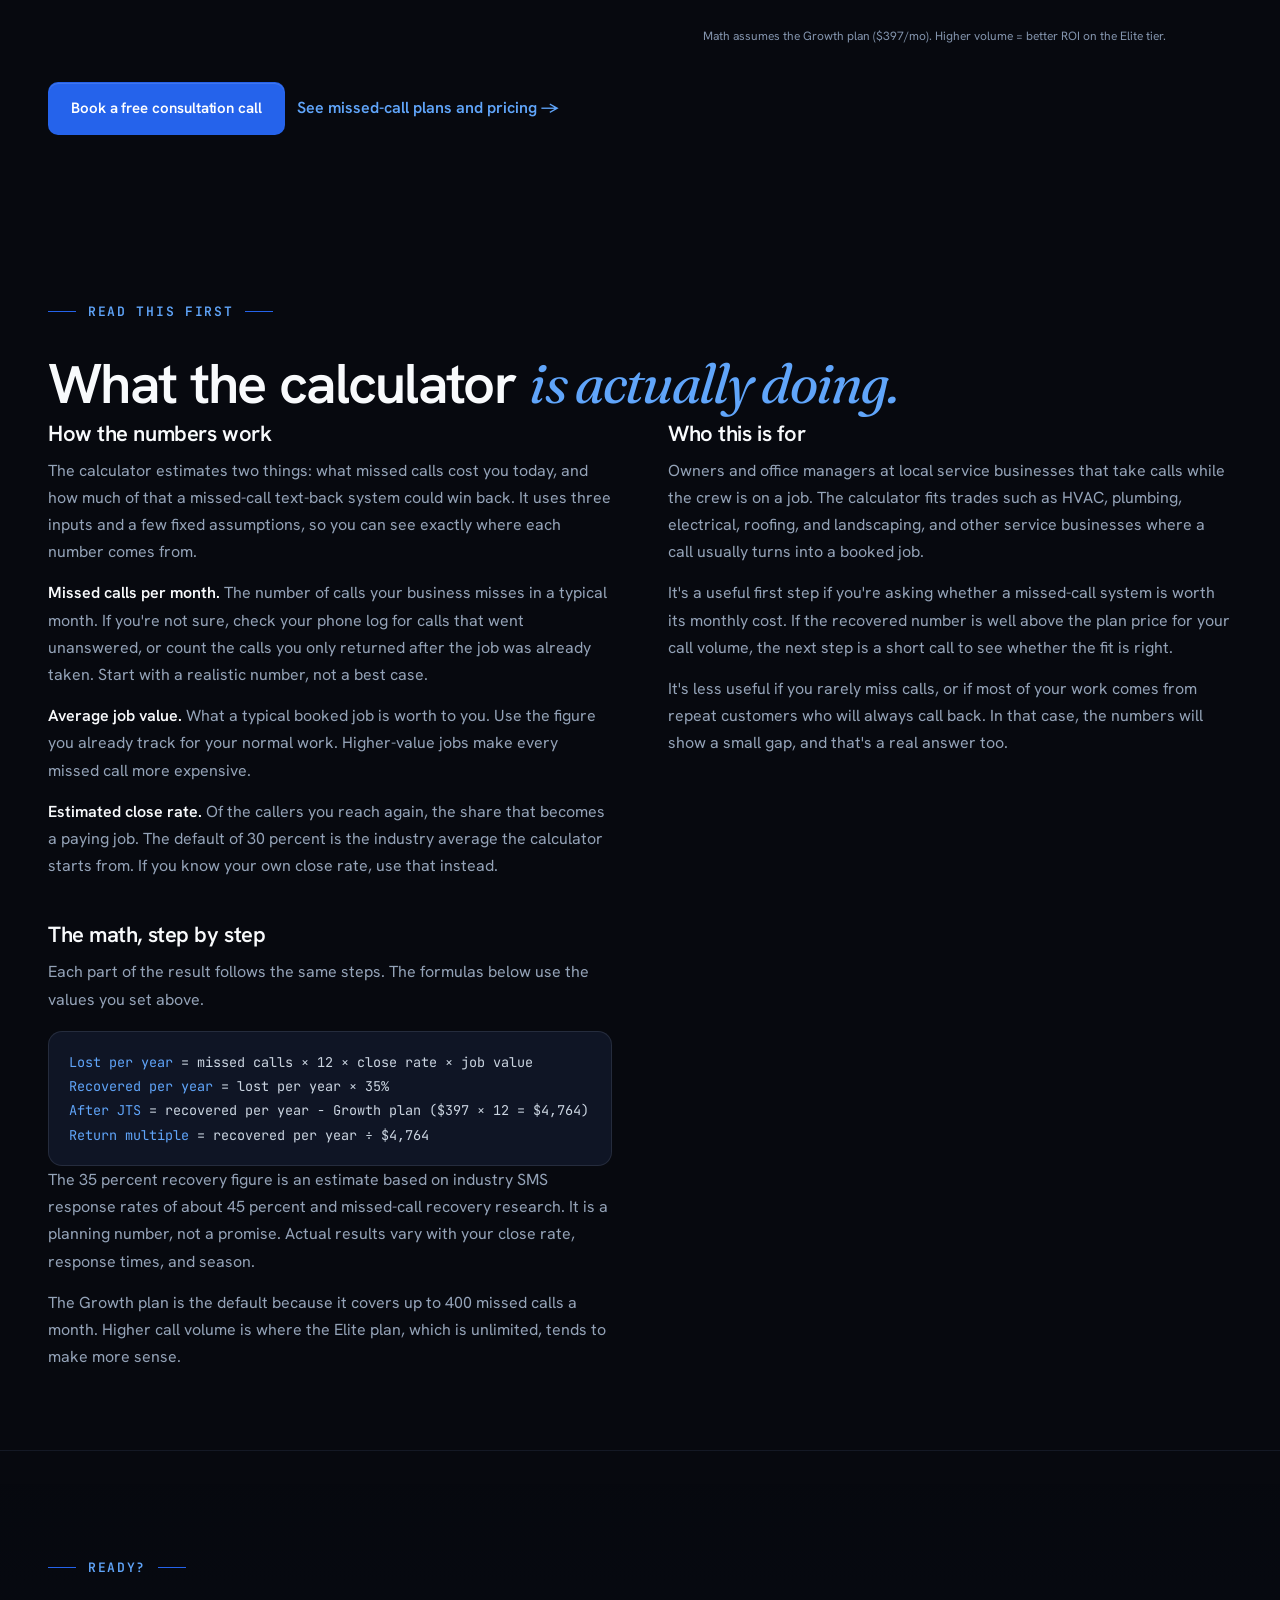
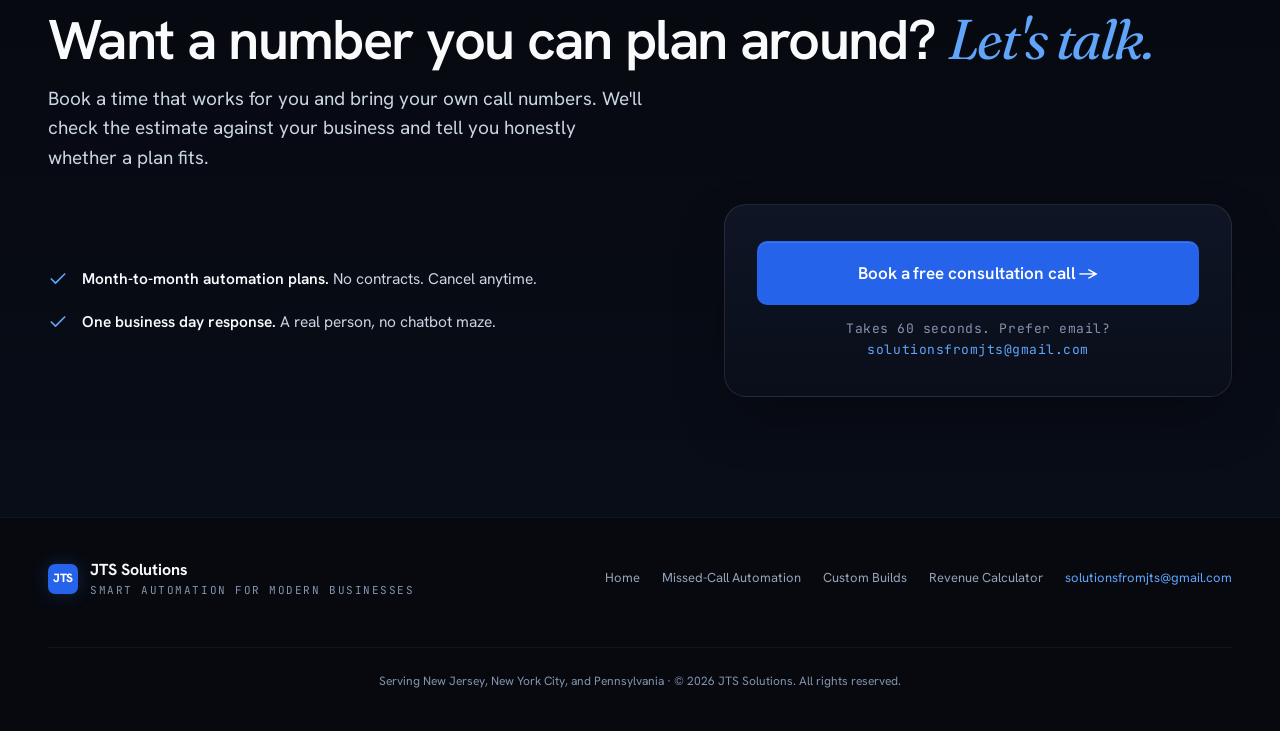
==== commit 9568509a: "Fix review findings: story pin, reduced motion, light calc, no-JS, dropdown a11y, contrast Co-Author" ====
--- a/calculator/index.html
+++ b/calculator/index.html
@@ -28,6 +28,7 @@
 <script>(function(){try{if(localStorage.getItem('jts-theme')==='light')document.documentElement.setAttribute('data-theme','light');}catch(e){}})();</script>
 <link rel="stylesheet" href="/assets/site.css">
 <script src="/assets/site.js" defer></script>
+  <noscript><style>.reveal,.stagger>*,.hero-text>*,.hero-visual,.hero-graphic,.split-word,[data-split] .w,[data-split] span,.hv-msg,.hv-cap,.hv-outcome,.hv-mouth,.hv-brow,.call-screen,.missed-banner,.messages-screen,.bubble,.typing,.booking-card,.owner-notif{opacity:1!important;transform:none!important;animation:none!important;visibility:visible!important}</style></noscript>
 </head>
 <body>
 <div class="progress" aria-hidden="true"><span></span></div>
--- a/assets/site.css
+++ b/assets/site.css
@@ -26,7 +26,8 @@
   --text-1: #F8FAFC;
   --text-2: #CBD5E1;
   --text-3: #94A3B8;
-  --text-4: #64748B;
+  --text-4: #8394AD;
+  --blue-fill: #2563EB; /* filled buttons and white-text chips: 5.2:1 with white */
   --text-5: #475569;
   --nav-bg: rgba(7,9,15,0.72);
   --hv-pain-bg: linear-gradient(180deg,#12121a,#0e0e15);
@@ -52,7 +53,7 @@
   --line: rgba(15,23,42,0.09);
   --line-2: rgba(15,23,42,0.15);
   --blue: #2563EB;
-  --blue-bright: #3B82F6;
+  --blue-bright: #1D4ED8; /* text-safe blue on light backgrounds (decor uses --blue) */
   --blue-soft: #60A5FA;
   --blue-glow: rgba(37,99,235,0.15);
   --green: #059669;
@@ -62,7 +63,7 @@
   --text-1: #0F172A;
   --text-2: #334155;
   --text-3: #5B6472;
-  --text-4: #8A94A6;
+  --text-4: #5C6779;
   --text-5: #9AA6B6;
   --nav-bg: rgba(250,248,243,0.82);
   --hv-pain-bg: linear-gradient(180deg,#F2EFEA,#EAE6DF);
@@ -89,7 +90,7 @@
 button { font: inherit; color: inherit; cursor: pointer; border: none; background: none; }
 input, textarea, select { font: inherit; color: inherit; outline: none; }
 a { color: inherit; text-decoration: none; }
-::selection { background: var(--blue); color: var(--bg-0); }
+::selection { background: var(--blue-fill); color: var(--bg-0); }
 
 /* atmosphere */
 body::before {
@@ -136,13 +137,13 @@
   content: '';
   width: 28px;
   height: 1px;
-  background: var(--blue);
+  background: var(--blue-fill);
 }
 .eyebrow::after {
   content: '';
   width: 28px;
   height: 1px;
-  background: var(--blue);
+  background: var(--blue-fill);
 }
 .rot-word {
   display: inline-block;
@@ -183,12 +184,12 @@
   border: 1px solid transparent;
 }
 .btn--primary {
-  background: var(--blue);
+  background: var(--blue-fill);
   color: white;
   box-shadow: 0 0 0 0 var(--blue-glow), 0 1px 0 0 rgba(255,255,255,0.12) inset;
 }
 .btn--primary:hover {
-  background: var(--blue-bright);
+  background: #1D4ED8;
   box-shadow: 0 0 28px 4px var(--blue-glow), 0 1px 0 0 rgba(255,255,255,0.12) inset;
   transform: translateY(-1px);
 }
@@ -235,11 +236,11 @@
 }
 .brand-mark {
   width: 30px; height: 30px;
-  background: var(--blue);
+  background: var(--blue-fill);
   border-radius: 7px;
   display: grid;
   place-items: center;
-  color: var(--bg-0);
+  color: #fff;
   font-weight: 800;
   font-size: 12px;
   letter-spacing: -0.02em;
@@ -376,7 +377,7 @@
 .hv-msg.hv-show { opacity:1; transform:none; }
 .hv-ring { background:var(--bg-3); color:var(--text-3); align-self:center; border-radius:20px; font-family:var(--mono); font-size:9.5px; letter-spacing:.08em; }
 .hv-vm { background:var(--rose-soft); color:var(--rose); border:1px solid rgba(244,63,94,0.22); align-self:center; }
-.hv-txt { background:var(--blue); color:#fff; align-self:flex-start; border-radius:12px 12px 12px 3px; text-align:left; }
+.hv-txt { background: var(--blue-fill); color:#fff; align-self:flex-start; border-radius:12px 12px 12px 3px; text-align:left; }
 .hv-dot { display:inline-block; width:6px; height:6px; border-radius:50%; background:var(--text-3); margin-right:5px; animation:hv-blink 1s infinite; }
 @keyframes hv-blink { 0%,100%{opacity:.3} 50%{opacity:1} }
 .hv-face { width:76px; height:76px; margin-bottom:14px; }
@@ -457,7 +458,7 @@
   color: var(--text-1);
 }
 .pill.active {
-  background: var(--blue);
+  background: var(--blue-fill);
   border-color: var(--blue);
   color: white;
   box-shadow: 0 0 18px var(--blue-glow);
@@ -622,7 +623,7 @@
 input[type="range"]::-webkit-slider-thumb {
   -webkit-appearance: none; appearance: none;
   width: 18px; height: 18px;
-  background: var(--blue);
+  background: var(--blue-fill);
   border: 3px solid white;
   border-radius: 50%;
   margin-top: -7px;
@@ -632,7 +633,7 @@
 input[type="range"]:hover::-webkit-slider-thumb { box-shadow: 0 0 0 6px var(--blue-glow); }
 input[type="range"]::-moz-range-thumb {
   width: 18px; height: 18px;
-  background: var(--blue);
+  background: var(--blue-fill);
   border: 3px solid white;
   border-radius: 50%;
   box-shadow: 0 0 0 0 var(--blue-glow);
@@ -688,6 +689,13 @@
 .calc-card-loss .calc-card-num { color: #FCA5A5; }
 .calc-card-recover .calc-card-num { color: #6EE7B7; }
 .calc-card-net .calc-card-num { color: white; font-size: clamp(40px, 5vw, 56px); }
+/* light theme: the dark-theme pastel numbers are unreadable on cream; use deeper tones */
+:root[data-theme="light"] .calc-card-loss .calc-card-label { color: #BE123C; }
+:root[data-theme="light"] .calc-card-recover .calc-card-label { color: #047857; }
+:root[data-theme="light"] .calc-card-net .calc-card-label { color: #1D4ED8; }
+:root[data-theme="light"] .calc-card-loss .calc-card-num { color: #BE123C; }
+:root[data-theme="light"] .calc-card-recover .calc-card-num { color: #047857; }
+:root[data-theme="light"] .calc-card-net .calc-card-num { color: var(--text-1); }
 .calc-card-sub { font-size: 13px; color: var(--text-3); margin-top: 4px; }
 
 .calc-multiplier {
@@ -902,7 +910,7 @@
   font-size: 22px;
 }
 .call-btn.decline { background: #EF4444; }
-.call-btn.accept { background: #22C55E; }
+.call-btn.accept { background: #15803D; } /* white glyph 5:1 */
 
 /* Missed call banner */
 .missed-banner {
@@ -1006,7 +1014,7 @@
   border-bottom-left-radius: 5px;
 }
 .bubble--out {
-  background: var(--blue);
+  background: var(--blue-fill);
   color: white;
   align-self: flex-end;
   border-bottom-right-radius: 5px;
@@ -1084,7 +1092,7 @@
   transition: all 200ms;
 }
 .slot.selected {
-  background: var(--blue);
+  background: var(--blue-fill);
   border-color: var(--blue);
   transform: scale(1.05);
   box-shadow: 0 0 18px var(--blue-glow);
@@ -1142,7 +1150,7 @@
 }
 .notif-app-icon {
   width: 18px; height: 18px;
-  background: var(--blue);
+  background: var(--blue-fill);
   border-radius: 4px;
   display: grid;
   place-items: center;
@@ -1200,7 +1208,7 @@
   transition: all 250ms ease;
 }
 .demo-step.active {
-  background: var(--blue);
+  background: var(--blue-fill);
   border-color: var(--blue);
   color: white;
   box-shadow: 0 0 18px var(--blue-glow);
@@ -1217,7 +1225,7 @@
 }
 .demo-step.active .num { background: rgba(255,255,255,0.2); }
 .demo-arrow {
-  color: var(--text-5);
+  color: var(--text-4);
   margin: 0 4px;
   font-size: 11px;
 }
@@ -1387,7 +1395,7 @@
   position: absolute;
   top: -12px;
   left: 30px;
-  background: var(--blue);
+  background: var(--blue-fill);
   color: white;
   padding: 5px 12px;
   border-radius: 999px;
@@ -1544,7 +1552,7 @@
   cursor: pointer;
 }
 .cta-tab.active {
-  background: var(--blue);
+  background: var(--blue-fill);
   color: white;
 }
 .cta-tab:not(.active):hover { color: var(--text-1); }
@@ -1579,7 +1587,7 @@
 }
 .booking-day:hover { border-color: var(--blue); }
 .booking-day.selected {
-  background: var(--blue);
+  background: var(--blue-fill);
   border-color: var(--blue);
   color: white;
 }
@@ -1621,7 +1629,7 @@
 }
 .booking-time:hover { border-color: var(--blue); }
 .booking-time.selected {
-  background: var(--blue);
+  background: var(--blue-fill);
   border-color: var(--blue);
   color: white;
 }
@@ -1747,7 +1755,7 @@
   padding-top: 24px;
   border-top: 1px solid var(--line);
   font-size: 12px;
-  color: var(--text-5);
+  color: var(--text-4);
 }
 
 /* ============================================================
@@ -1822,7 +1830,7 @@
 .price-tabs { display: inline-flex; gap: 6px; padding: 5px; margin-top: 28px; background: var(--bg-2); border: 1px solid var(--line-2); border-radius: 12px; flex-wrap: wrap; }
 .price-tab { font: 600 14px var(--sans); color: var(--text-3); background: none; border: 0; padding: 10px 18px; border-radius: 8px; cursor: pointer; }
 .price-tab:hover { color: var(--text-1); }
-.price-tab[aria-selected="true"] { background: var(--blue); color: #fff; }
+.price-tab[aria-selected="true"] { background: var(--blue-fill); color: #fff; }
 .price-tab:focus-visible { outline: 2px solid var(--blue-bright); outline-offset: 2px; }
 .price-panel[hidden] { display: none !important; }
 .quote-grid { display: grid; grid-template-columns: repeat(3, 1fr); gap: 16px; margin-top: 32px; }
@@ -1834,7 +1842,7 @@
 .steps { display: grid; grid-template-columns: repeat(4, 1fr); position: relative; margin-top: 8px; }
 .steps::before { content: ''; position: absolute; top: 28px; left: 12.5%; right: 12.5%; height: 1px; background: rgba(59,130,246,0.4); }
 .step { text-align: center; padding: 0 16px; position: relative; z-index: 1; }
-.step-num { width: 56px; height: 56px; border-radius: 50%; background: var(--blue); display: grid; place-items: center; margin: 0 auto 20px; font-family: var(--mono); font-size: 18px; font-weight: 600; color: #fff; box-shadow: 0 0 24px var(--blue-glow); }
+.step-num { width: 56px; height: 56px; border-radius: 50%; background: var(--blue-fill); display: grid; place-items: center; margin: 0 auto 20px; font-family: var(--mono); font-size: 18px; font-weight: 600; color: #fff; box-shadow: 0 0 24px var(--blue-glow); }
 .step-title { font-weight: 600; color: var(--text-1); font-size: 15px; margin-bottom: 8px; }
 .step p { font-size: 13.5px; color: var(--text-3); line-height: 1.5; }
 @media (max-width: 820px) { .steps { grid-template-columns: 1fr 1fr; row-gap: 36px; } .steps::before { display: none; } }
@@ -1870,7 +1878,7 @@
   --aurora-c: rgba(139,92,246,0.22);
   --grid-lit: rgba(96,165,250,0.34);
   --card-shadow: 0 30px 60px -30px rgba(59,130,246,0.45);
-  --nav-solid: rgba(10,14,26,0.97);
+  --nav-solid: #0A0E1A; /* opaque: the open mobile panel must not show the page behind it */
 }
 :root[data-theme="light"] {
   --aurora-a: rgba(37,99,235,0.20);
@@ -1878,7 +1886,7 @@
   --aurora-c: rgba(124,58,237,0.11);
   --grid-lit: rgba(37,99,235,0.26);
   --card-shadow: 0 30px 60px -34px rgba(37,99,235,0.35);
-  --nav-solid: rgba(249,247,243,0.98);
+  --nav-solid: #F9F7F3;
 }
 
 @property --angle {
@@ -1950,10 +1958,12 @@
 .nav-dd-menu a:focus-visible { background: rgba(59,130,246,0.10); color: var(--text-1); }
 .nav-dd.is-open .nav-dd-menu { opacity: 1; visibility: visible; transform: none; }
 .nav-dd.is-open .nav-dd-btn svg { transform: rotate(180deg); }
+/* Without JS only: CSS opens the menu on hover and focus. With JS (.has-js) the
+   script owns the open state (see wireNav), so these rules are switched off. */
 @media (hover: hover) and (pointer: fine) {
-  .nav-dd:hover .nav-dd-menu,
-  .nav-dd:focus-within .nav-dd-menu { opacity: 1; visibility: visible; transform: none; }
-  .nav-dd:hover .nav-dd-btn svg { transform: rotate(180deg); }
+  .nav-dd:not(.has-js):hover .nav-dd-menu,
+  .nav-dd:not(.has-js):focus-within .nav-dd-menu { opacity: 1; visibility: visible; transform: none; }
+  .nav-dd:not(.has-js):hover .nav-dd-btn svg { transform: rotate(180deg); }
 }
 .menu-btn {
   display: none;
@@ -2393,7 +2403,7 @@
   top: -11px; left: 24px;
   padding: 4px 10px;
   border-radius: 999px;
-  background: var(--blue);
+  background: var(--blue-fill);
   color: #fff;
   font-family: var(--mono);
   font-size: 10px;
@@ -2470,7 +2480,7 @@
   transition: color 200ms, background 200ms;
 }
 .billing button:hover { color: var(--text-1); }
-.billing button[aria-pressed="true"] { background: var(--blue); color: #fff; }
+.billing button[aria-pressed="true"] { background: var(--blue-fill); color: #fff; }
 .billing button:focus-visible { outline: 2px solid var(--blue-bright); outline-offset: 2px; }
 .billing .billing-save {
   font-family: var(--mono);
@@ -2498,7 +2508,7 @@
 .story--pinned .story-sticky {
   position: sticky;
   top: calc(var(--nav-h, 72px) + 16px);
-  height: calc(100vh - var(--nav-h, 72px) - 36px);
+  height: calc(100vh - var(--nav-h, 72px) - 56px);
   min-height: 520px;
   display: flex;
   flex-direction: column;
@@ -2507,10 +2517,42 @@
 /* vertically centre the stage without letting tall content spill above its top edge */
 .story--pinned .story-sticky > :first-child { margin-top: auto; }
 .story--pinned .story-sticky > :last-child { margin-bottom: auto; }
-/* keep the whole pinned stage on screen: the phone mock scales with viewport height */
-.story--pinned .story-phone { max-width: min(300px, max(180px, calc((100vh - 440px) * 9 / 17))); }
+/* Pinned state is only used when the viewport is tall enough for the whole stage
+   (see wireStory: min-height 680px). The phone keeps a fixed width and lets its
+   height follow its content, so no step is clipped. */
+.story--pinned .story-phone {
+  max-width: 262px;
+  aspect-ratio: auto;
+  height: auto;
+  padding: 40px 12px 12px;
+  gap: 7px;
+  border-width: 6px;
+  border-radius: 34px;
+}
+.story--pinned .story-phone .sp-top { margin-bottom: 0; }
+.story--pinned .sp-call { padding: 9px 8px; }
+.story--pinned .sp-call .sp-avatar { width: 32px; height: 32px; margin-bottom: 3px; font-size: 15px; }
+.story--pinned .sp-bubble { font-size: 12px; padding: 8px 10px; }
+.story--pinned .sp-booked { padding: 8px 10px; font-size: 12px; }
+.story--pinned .sp-notif { margin-top: 0; padding: 9px 10px; }
+.story--pinned .sp-notif strong { font-size: 11.5px; }
+.story--pinned .sp-notif span { font-size: 11px; }
+.story--pinned .sp-time { font-size: 9px; }
+/* the incoming-call card has done its job once the auto-text is sent: collapse it */
+.story--pinned .sp-call { transition: max-height 500ms ease, padding 500ms ease, opacity 400ms ease; max-height: 180px; overflow: hidden; }
+.story--pinned[data-step]:not([data-step="1"]) .sp-call { max-height: 0; padding-top: 0; padding-bottom: 0; opacity: 0; }
+/* short screens: drop the intro paragraph so the steps and phone fit beside the headline */
+@media (max-height: 820px) {
+  .story--pinned .story-sticky .lead { display: none; }
+  .story--pinned .story-sticky h2 { font-size: clamp(34px, 4.2vw, 44px); }
+  .story--pinned .story-layout { margin-top: 20px; }
+  .story--pinned .sp-call .sp-sub { display: none; }
+  .story--pinned .story-phone { gap: 6px; }
+  .story--pinned .story-steps .story-step { padding: 10px 16px; }
+  .story--pinned .story-steps { gap: 6px; }
+  .story--pinned .story-steps .story-step p { font-size: 13.5px; line-height: 1.4; }
+}
 @media (min-width: 881px) and (max-height: 960px) {
-  .story--pinned .story-layout { margin-top: 24px; }
   .story--pinned .story-steps { gap: 8px; }
   .story--pinned .story-step { padding: 12px 18px; }
 }
@@ -2554,7 +2596,7 @@
   border-color: rgba(59,130,246,0.45);
   background: linear-gradient(90deg, rgba(59,130,246,0.10), var(--bg-2) 70%);
 }
-.story--pinned .story-step.is-active .st-n { background: var(--blue); color: #fff; border-color: var(--blue); }
+.story--pinned .story-step.is-active .st-n { background: var(--blue-fill); color: #fff; border-color: var(--blue); }
 .story-phone {
   position: relative;
   width: 100%;
@@ -2607,7 +2649,7 @@
   line-height: 1.4;
   border-radius: 14px;
 }
-.sp-bubble--in { background: var(--blue); color: #fff; align-self: flex-start; border-bottom-left-radius: 4px; }
+.sp-bubble--in { background: var(--blue-fill); color: #fff; align-self: flex-start; border-bottom-left-radius: 4px; }
 .sp-bubble--out { background: var(--bg-3); color: var(--text-1); align-self: flex-end; border-bottom-right-radius: 4px; }
 .sp-time {
   align-self: center;
@@ -2651,7 +2693,7 @@
   transition: color 200ms, border-color 200ms, background 200ms;
 }
 .sub-nav a:hover { color: var(--text-1); }
-.sub-nav a.is-active { color: #fff; background: var(--blue); border-color: var(--blue); }
+.sub-nav a.is-active { color: #fff; background: var(--blue-fill); border-color: var(--blue); }
 
 /* ---------- section pieces ---------- */
 .section--tight { padding: 80px 0; }
@@ -2713,7 +2755,7 @@
   z-index: 300;
   padding: 10px 14px;
   border-radius: 8px;
-  background: var(--blue);
+  background: var(--blue-fill);
   color: #fff;
   font-weight: 600;
 }
@@ -2734,7 +2776,6 @@
 .feature.service-feature:hover { transform: none; }
 .sf-actions .btn { pointer-events: none; }
 .chip-list a:focus-visible { outline: 2px solid var(--blue-bright); outline-offset: 3px; }
-.steps.stagger > * { opacity: 0; }
 .footer-links { display: flex; flex-wrap: wrap; gap: 22px; }
 .footer-links a { color: var(--text-3); transition: color 150ms; }
 @media (max-width: 480px) { .eyebrow::after { display: none; } }
@@ -2755,18 +2796,20 @@
 .hero-net {
   position: absolute;
   top: 50%;
-  right: -40px;
+  right: -80px;
   translate: 0 -50%;
-  width: min(540px, 60vw);
+  width: min(480px, 44vw);
   height: auto;
-  opacity: 0.42;
+  opacity: 0.3;
   z-index: 0;
   pointer-events: none;
 }
 .hero--builds .container { position: relative; z-index: 1; }
 .hero--builds .net-label { font-size: 13px; }
-@media (max-width: 720px) {
-  .hero-net { width: 380px; right: -150px; opacity: 0.22; }
+/* The backdrop only has room to sit beside the headline on wide screens; below
+   1100px it would sit behind the text, so it is hidden there. */
+@media (max-width: 1099px) {
+  .hero-net { display: none; }
 }
 
 /* sub-nav sticks under the main nav on long pages */
@@ -2974,3 +3017,5 @@
   .price-card.featured { --lift: 0px; }
   .hero--builds .hero-net { opacity: 0.3; }
 }
+
+:root[data-theme="light"] .sp-booked { color: #047857; }
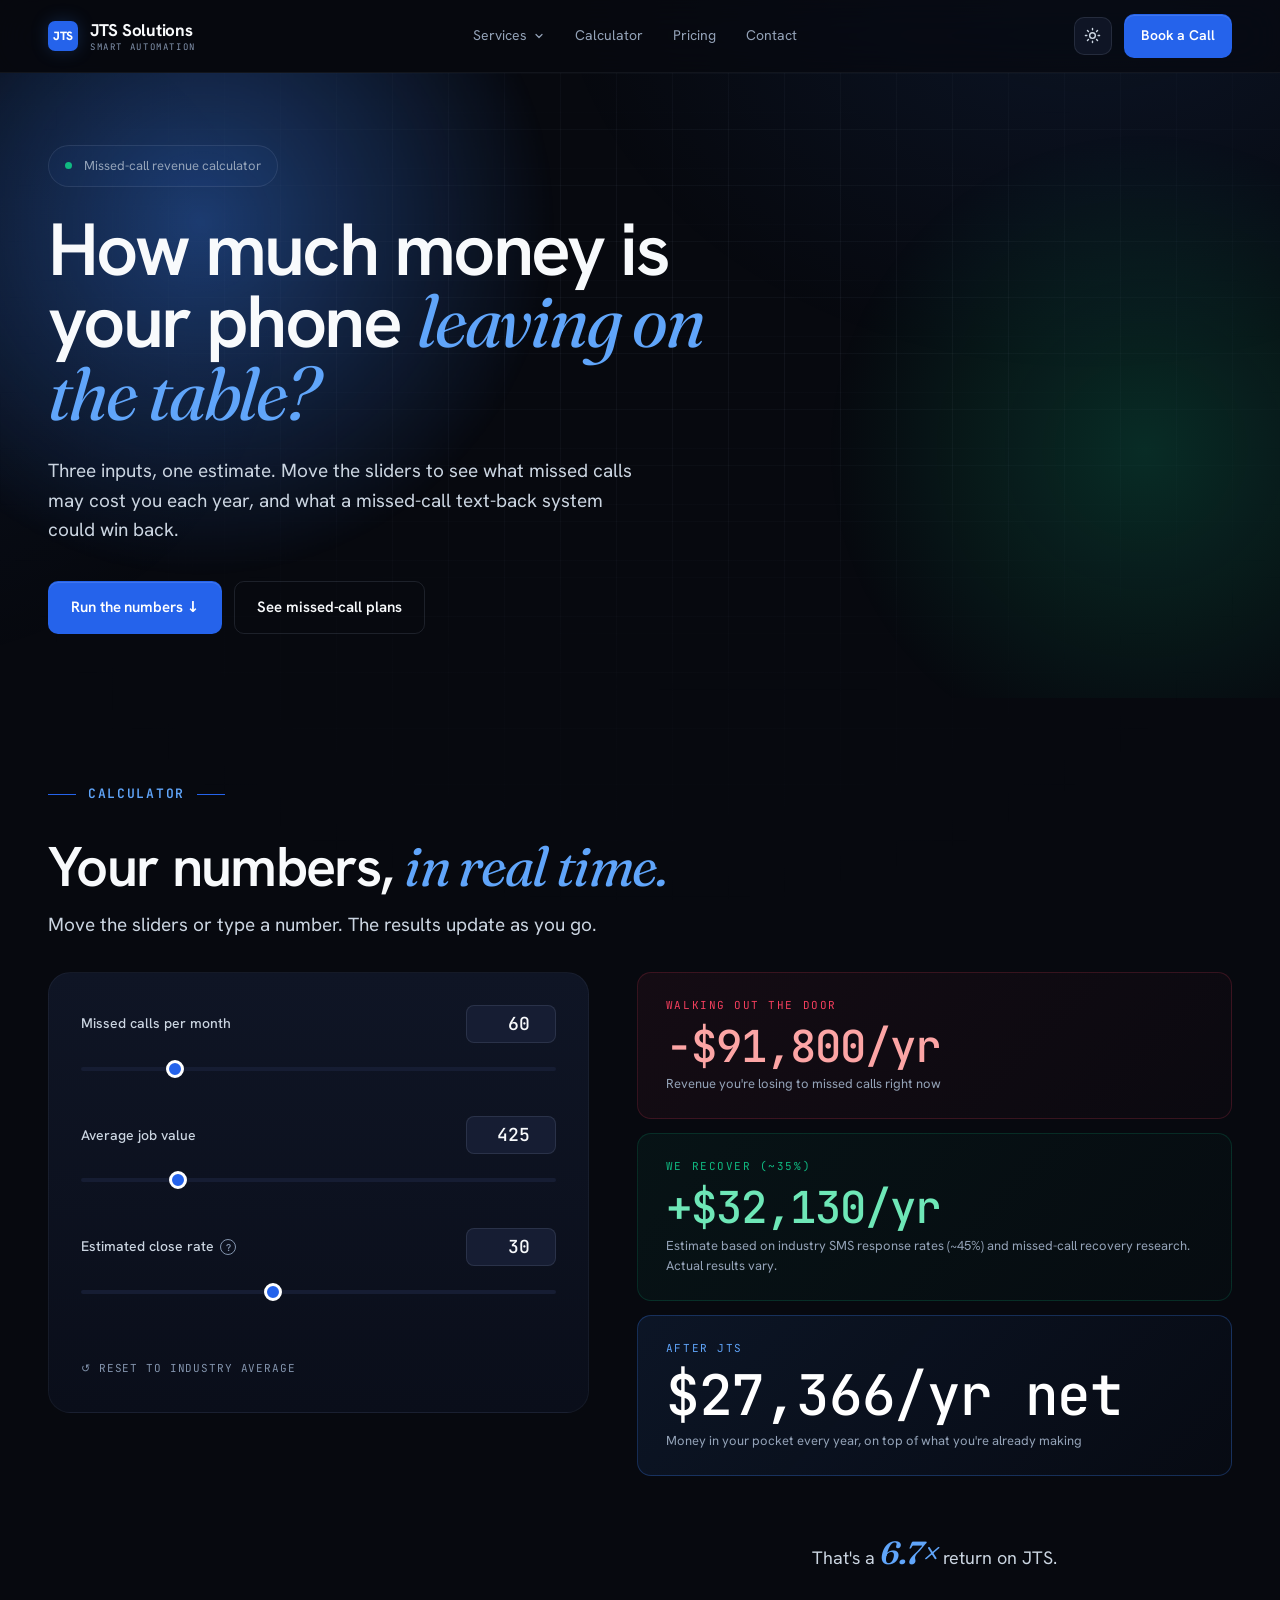
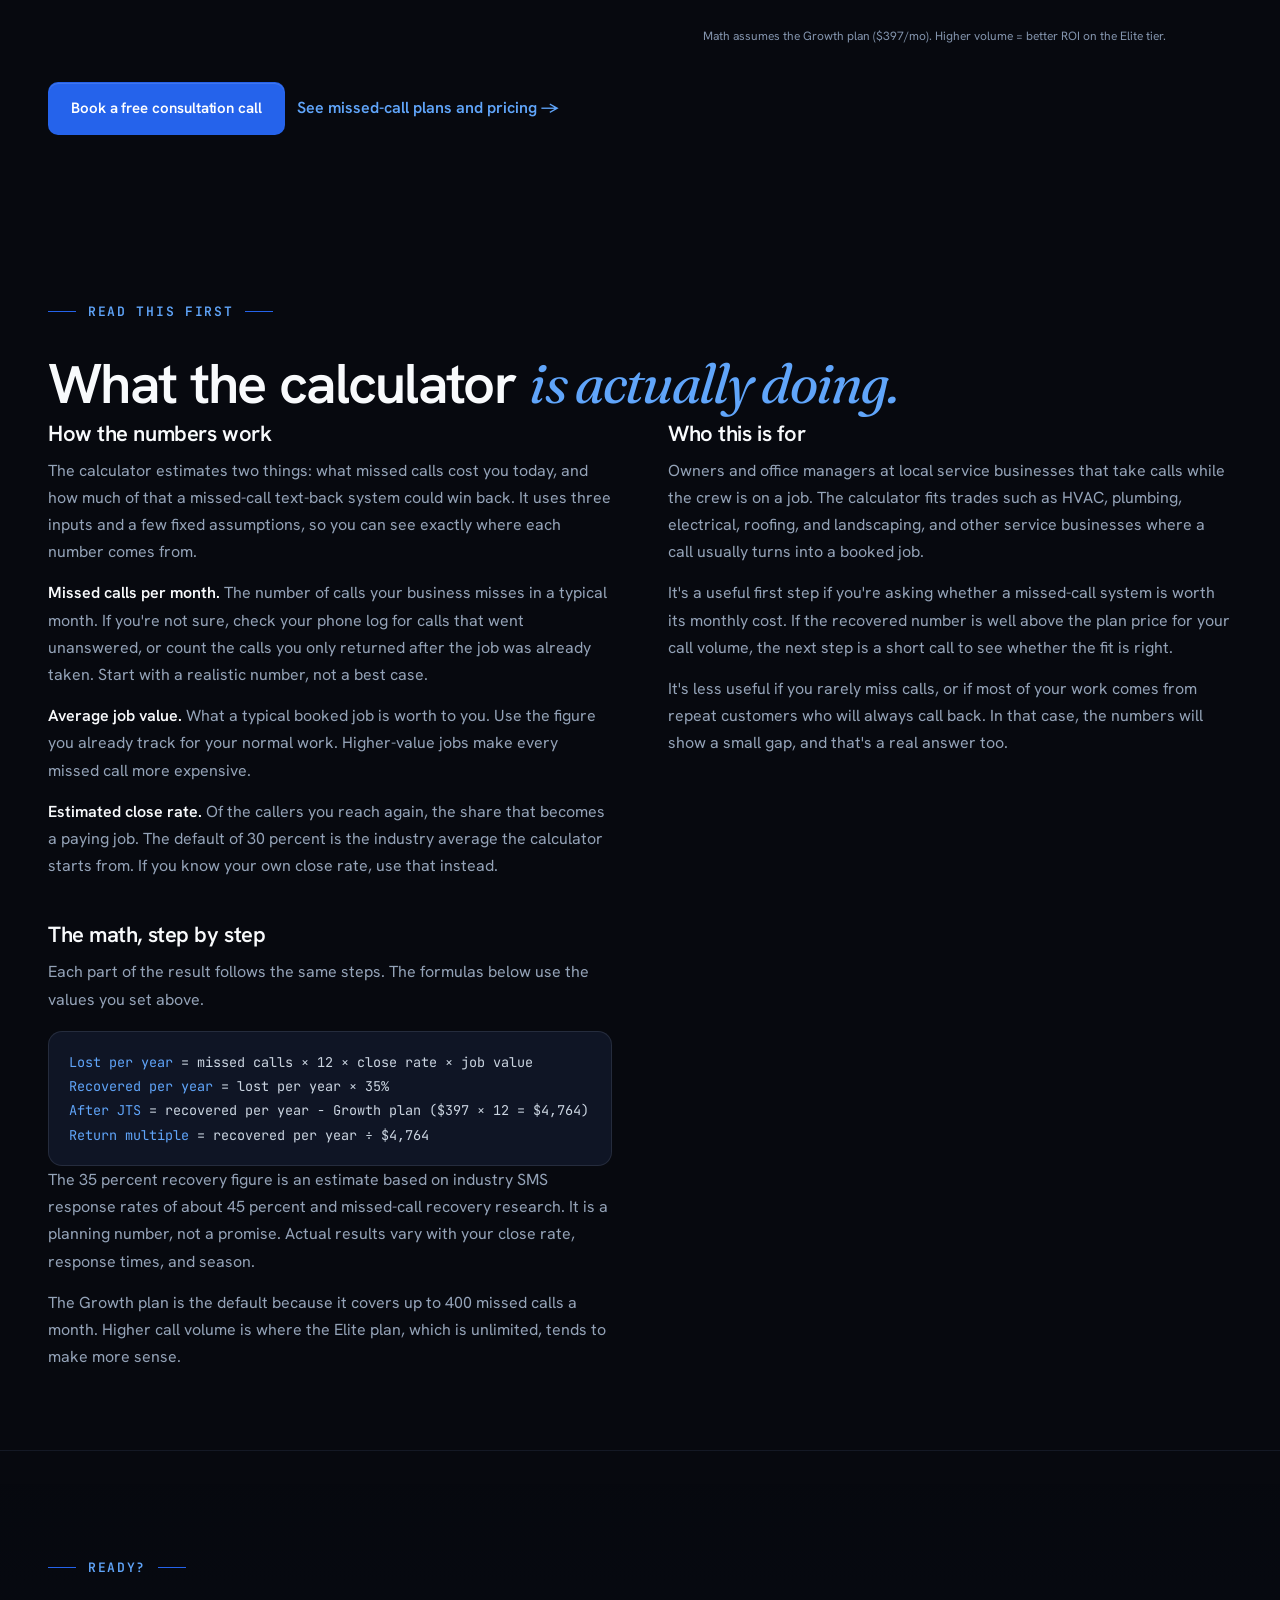
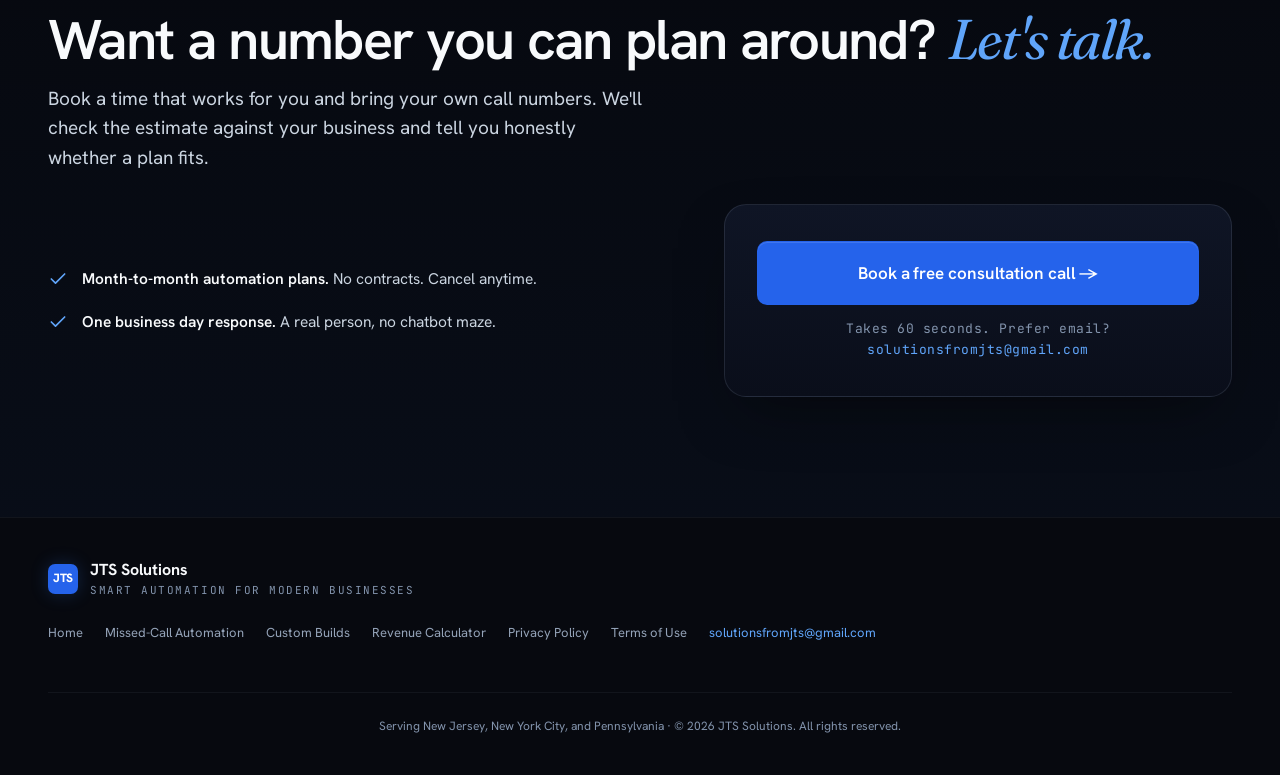
==== commit 0cb81fc6: "Add Privacy Policy and Terms of Use pages, footer links, sitemap Co-Authored-By: Claude Sonnet 5.5 <" ====
--- a/calculator/index.html
+++ b/calculator/index.html
@@ -245,6 +245,8 @@
       <a href="/missed-call-automation/">Missed-Call Automation</a>
       <a href="/custom-builds/">Custom Builds</a>
       <a href="/calculator/">Revenue Calculator</a>
+      <a href="/privacy/">Privacy Policy</a>
+      <a href="/terms/">Terms of Use</a>
       <a href="mailto:solutionsfromjts@gmail.com">solutionsfromjts@gmail.com</a>
     </nav>
     <div class="footer-copy">Serving New Jersey, New York City, and Pennsylvania · © 2026 JTS Solutions. All rights reserved.</div>
--- a/assets/site.css
+++ b/assets/site.css
@@ -2165,9 +2165,8 @@
 .marquee-track {
   display: flex;
   width: max-content;
-  animation: marquee 42s linear infinite;
-}
-.marquee:hover .marquee-track { animation-play-state: paused; }
+  animation: marquee 60s linear infinite;
+}
 .marquee-group {
   display: flex;
   flex: none;
@@ -3019,3 +3018,14 @@
 }
 
 :root[data-theme="light"] .sp-booked { color: #047857; }
+
+/* ---------- legal pages ---------- */
+.legal { padding: 140px 0 80px; }
+.legal-inner { max-width: 760px; }
+.legal h1 { font-family: var(--serif); font-size: clamp(2rem, 5vw, 3rem); line-height: 1.1; margin: 8px 0 8px; }
+.legal-date { color: var(--text-4); font-size: 14px; margin-bottom: 32px; }
+.legal h2 { font-size: 1.15rem; margin: 32px 0 8px; }
+.legal p, .legal li { color: var(--text-2); line-height: 1.7; }
+.legal ul { padding-left: 20px; margin: 8px 0; }
+.legal li { margin: 6px 0; }
+.legal a { color: var(--blue-bright); text-decoration: underline; }
